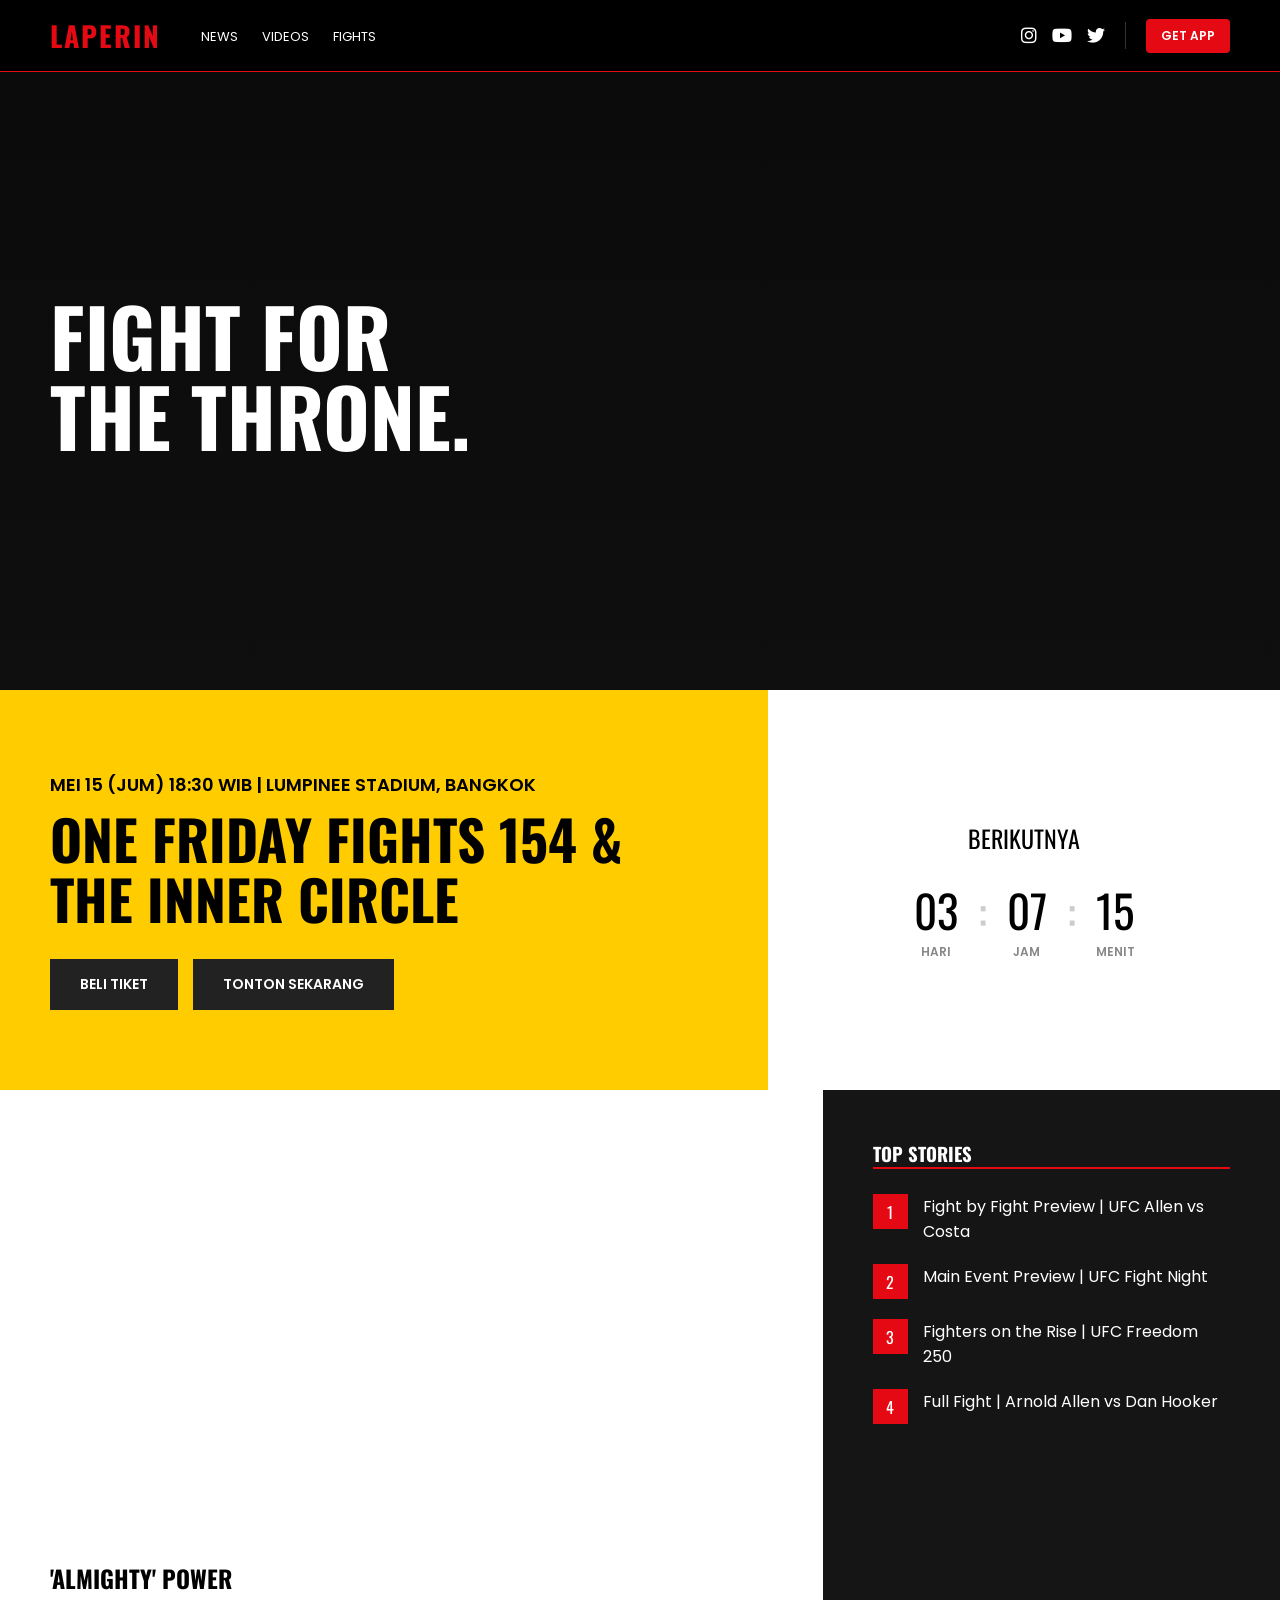
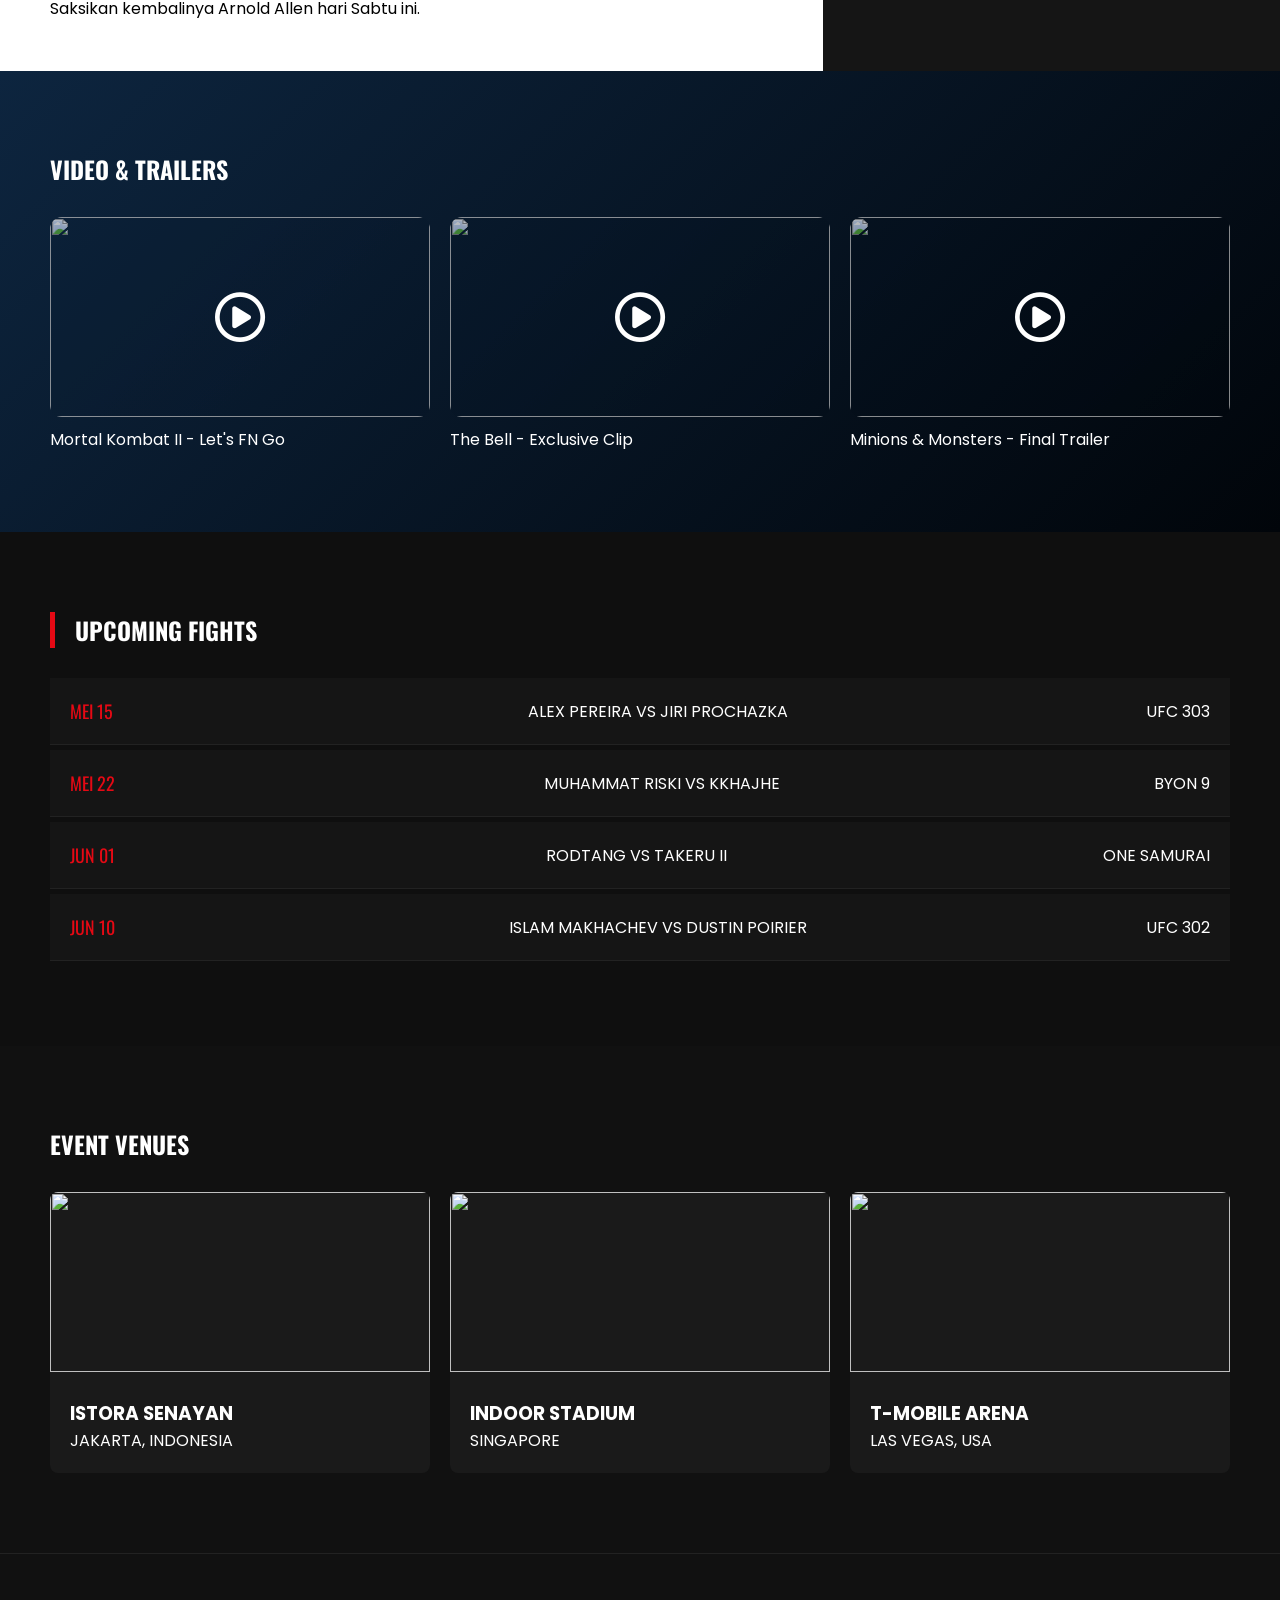
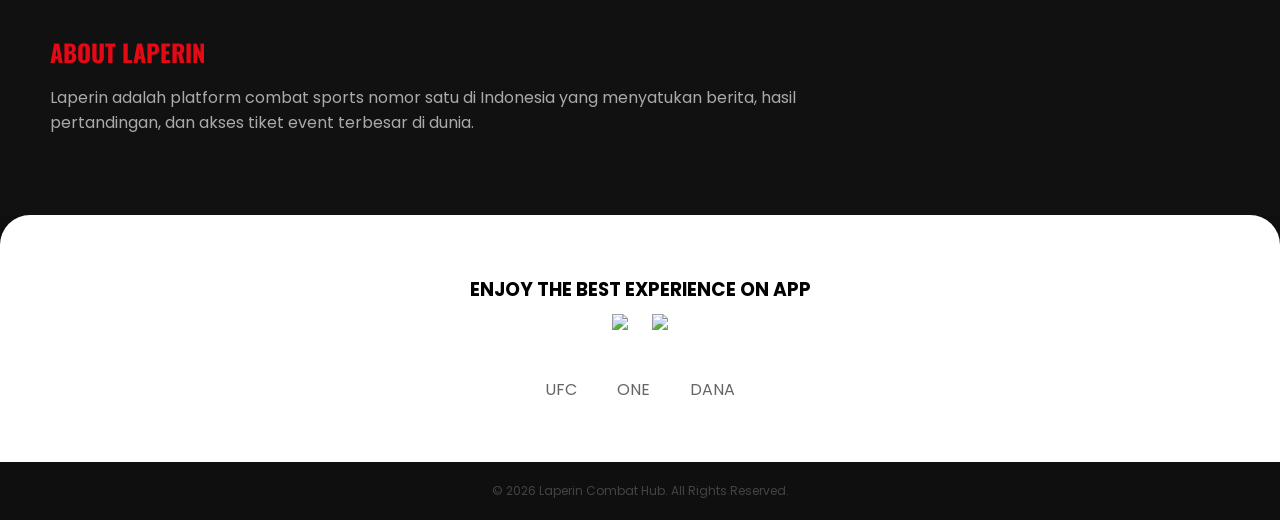
==== index.html @ 9563bf9f "Init Pertama" ====
<!DOCTYPE html>
<html lang="id">
<head>
  <meta charset="UTF-8">
  <meta name="viewport" content="width=device-width, initial-scale=1.0">
  <title>Laperin - One Hub All Combat Sports</title>
  <link href="https://fonts.googleapis.com/css2?family=Oswald:wght@700&family=Poppins:wght@400;600&display=swap" rel="stylesheet">
  <link rel="stylesheet" href="https://cdnjs.cloudflare.com/ajax/libs/font-awesome/6.0.0/css/all.min.css">
  <style>
    * { margin:0; padding:0; box-sizing:border-box; }
    body { background:#0f0f0f; color:white; font-family:'Poppins', sans-serif; overflow-x:hidden; scroll-behavior: smooth; }

    /* 1. NAVBAR */
    nav { width:100%; position:fixed; top:0; left:0; padding:15px 50px; display:flex; justify-content:space-between; align-items:center; z-index:1000; background:rgba(0,0,0,0.95); border-bottom:1px solid #e50914; }
    .nav-left { display: flex; align-items: center; gap: 40px; }
    .logo { font-size:28px; font-family:'Oswald', sans-serif; font-weight:700; color:#e50914; text-decoration:none; letter-spacing:2px; }
    .nav-links a { text-decoration:none; color:white; font-size:13px; text-transform:uppercase; margin-right: 20px; transition: 0.3s; }
    .nav-links a:hover { color:#e50914; }
    .nav-right { display: flex; align-items: center; gap: 20px; }
    .social-icons { display: flex; gap: 15px; border-right: 1px solid #333; padding-right: 20px; }
    .social-icons a { color: white; font-size: 18px; transition: 0.3s; }
    .social-icons a:hover { color: #e50914; }

    /* 2. HERO */
    .hero { width:100%; height:70vh; background: linear-gradient(to top, #0f0f0f, rgba(0,0,0,0.3)), url('https://images.unsplash.com/photo-1517438984742-1262db08379e?q=80&w=2070'); background-size:cover; background-position:center; display:flex; align-items:center; padding:0 50px; margin-top: 60px; }
    .hero h1 { font-size:clamp(40px, 8vw, 80px); line-height:1; font-family:'Oswald', sans-serif; text-transform:uppercase; }

    /* 3. COUNTDOWN EVENT (ELEMEN BARU - IMAGE 5) */
    .event-countdown { display: grid; grid-template-columns: 1.2fr 0.8fr; min-height: 400px; background: #ffcc00; color: #000; }
    .event-info { padding: 60px 50px; display: flex; flex-direction: column; justify-content: center; }
    .event-date-loc { font-weight: 600; font-size: 18px; margin-bottom: 10px; text-transform: uppercase; }
    .event-title { font-family: 'Oswald'; font-size: clamp(30px, 5vw, 55px); line-height: 1.1; margin-bottom: 30px; }
    .event-btns { display: flex; gap: 15px; }
    .btn-dark { background: #222; color: #fff; padding: 15px 30px; text-decoration: none; font-weight: 600; text-transform: uppercase; font-size: 14px; }
    
    .countdown-timer { background: #fff; padding: 60px 50px; display: flex; flex-direction: column; justify-content: center; align-items: center; }
    .timer-label { font-family: 'Oswald'; font-size: 24px; margin-bottom: 20px; text-transform: uppercase; }
    .timer-grid { display: flex; gap: 20px; font-family: 'Oswald'; font-size: 45px; text-align: center; }
    .timer-unit { display: flex; flex-direction: column; }
    .timer-unit span { font-size: 12px; font-family: 'Poppins'; font-weight: 600; color: #888; }

    /* 4. NEWS SPLIT */
    .ufc-split { display: grid; grid-template-columns: 1.8fr 1fr; background: #fff; color: #000; }
    .main-story { padding: 50px; }
    .story-img { width: 100%; height: 400px; background: url('https://dmxg5wxfqgb4u.cloudfront.net/styles/background_image_xl/s3/2024-01/012024-ufc-297-strickland-vs-du-plessis-fights-everything-you-need-to-know-hero.jpg') center/cover; margin-bottom: 20px; }
    .sidebar { background: #151515; color: #fff; padding: 50px; }
    .rank-box { background: #e50914; min-width: 35px; height: 35px; display: flex; align-items: center; justify-content: center; font-family: 'Oswald'; margin-right: 15px; }

    /* 5. VIDEO SLIDER */
    .video-section { background: linear-gradient(135deg, #0d253f 0%, #01050a 100%); padding: 80px 50px; }
    .video-grid { display: grid; grid-template-columns: repeat(auto-fit, minmax(300px, 1fr)); gap: 20px; }
    .v-thumb { position: relative; border-radius: 12px; overflow: hidden; height: 200px; }
    .v-thumb img { width: 100%; height: 100%; object-fit: cover; opacity: 0.7; }
    .play-icon { position: absolute; top: 50%; left: 50%; transform: translate(-50%, -50%); font-size: 50px; color: #fff; }

    /* 6. FIGHT LIST (4 ITEMS) */
    .section { padding: 80px 50px; }
    .fight-item { display:flex; align-items:center; justify-content:space-between; padding:20px; border-bottom:1px solid #222; background: #151515; margin-bottom: 5px; }
    .fight-date { font-family:'Oswald', sans-serif; color:#e50914; font-size:18px; width: 100px; }

    /* 7. VENUES */
    .venue-grid { display: grid; grid-template-columns: repeat(auto-fit, minmax(280px, 1fr)); gap: 20px; }
    .venue-card { background: #1a1a1a; border-radius: 8px; overflow: hidden; }
    .venue-card img { width: 100%; height: 180px; object-fit: cover; }
    .venue-info { padding: 20px; }

    /* 8. ABOUT US & FOOTER */
    .about-section { background: #111; padding: 80px 50px; border-top: 1px solid #222; }
    .download-footer { background: #fff; color: #000; padding: 60px 20px; text-align: center; border-radius: 30px 30px 0 0; }
    .app-btns img { height: 45px; margin: 10px; }

    @media (max-width: 900px) {
      .event-countdown, .ufc-split { grid-template-columns: 1fr; }
      .nav-links, .social-icons { display: none; }
    }
  </style>
</head>
<body>

  <nav>
    <div class="nav-left">
      <a href="#" class="logo">LAPERIN</a>
      <div class="nav-links">
        <a href="#news">News</a>
        <a href="#videos">Videos</a>
        <a href="#fights">Fights</a>
      </div>
    </div>
    <div class="nav-right">
      <div class="social-icons">
        <a href="#"><i class="fab fa-instagram"></i></a>
        <a href="#"><i class="fab fa-youtube"></i></a>
        <a href="#"><i class="fab fa-twitter"></i></a>
      </div>
      <a href="#" style="background:#e50914; color:white; padding:8px 15px; text-decoration:none; font-weight:600; font-size:12px; border-radius:4px;">GET APP</a>
    </div>
  </nav>

  <header class="hero">
    <h1>FIGHT FOR<br>THE THRONE.</h1>
  </header>

  <section class="event-countdown">
    <div class="event-info">
      <p class="event-date-loc">Mei 15 (Jum) 18:30 WIB | Lumpinee Stadium, Bangkok</p>
      <h2 class="event-title">ONE FRIDAY FIGHTS 154 & THE INNER CIRCLE</h2>
      <div class="event-btns">
        <a href="#" class="btn-dark">Beli Tiket</a>
        <a href="#" class="btn-dark">Tonton Sekarang</a>
      </div>
    </div>
    <div class="countdown-timer">
      <p class="timer-label">BERIKUTNYA</p>
      <div class="timer-grid">
        <div class="timer-unit">03 <span>HARI</span></div>
        <div style="color: #ccc;">:</div>
        <div class="timer-unit">07 <span>JAM</span></div>
        <div style="color: #ccc;">:</div>
        <div class="timer-unit">15 <span>MENIT</span></div>
      </div>
    </div>
  </section>

  <section class="ufc-split" id="news">
    <div class="main-story">
      <div class="story-img"></div>
      <h2 style="font-family: 'Oswald'; text-transform: uppercase;">'Almighty' Power</h2>
      <p>Saksikan kembalinya Arnold Allen hari Sabtu ini.</p>
    </div>
    <div class="sidebar">
      <h3 style="font-family: 'Oswald'; margin-bottom: 25px; border-bottom: 2px solid #e50914;">TOP STORIES</h3>
      <div style="display:flex; margin-bottom:20px;"><div class="rank-box">1</div><p>Fight by Fight Preview | UFC Allen vs Costa</p></div>
      <div style="display:flex; margin-bottom:20px;"><div class="rank-box">2</div><p>Main Event Preview | UFC Fight Night</p></div>
      <div style="display:flex; margin-bottom:20px;"><div class="rank-box">3</div><p>Fighters on the Rise | UFC Freedom 250</p></div>
      <div style="display:flex; margin-bottom:20px;"><div class="rank-box">4</div><p>Full Fight | Arnold Allen vs Dan Hooker</p></div>
    </div>
  </section>

  <section class="video-section" id="videos">
    <h2 style="font-family: 'Oswald'; margin-bottom: 30px;">VIDEO & TRAILERS</h2>
    <div class="video-grid">
      <div class="v-card">
        <div class="v-thumb"><img src="https://images.unsplash.com/photo-1599058917233-3580e060004f?q=80&w=500"><i class="far fa-play-circle play-icon"></i></div>
        <p style="margin-top:10px;">Mortal Kombat II - Let's FN Go</p>
      </div>
      <div class="v-card">
        <div class="v-thumb"><img src="https://images.unsplash.com/photo-1544367567-0f2fcb009e0b?q=80&w=500"><i class="far fa-play-circle play-icon"></i></div>
        <p style="margin-top:10px;">The Bell - Exclusive Clip</p>
      </div>
      <div class="v-card">
        <div class="v-thumb"><img src="https://images.unsplash.com/photo-1517438984742-1262db08379e?q=80&w=500"><i class="far fa-play-circle play-icon"></i></div>
        <p style="margin-top:10px;">Minions & Monsters - Final Trailer</p>
      </div>
    </div>
  </section>

  <section class="section" id="fights">
    <h2 style="font-family: 'Oswald'; margin-bottom: 30px; border-left: 5px solid #e50914; padding-left: 20px;">UPCOMING FIGHTS</h2>
    <div class="fight-item"><div class="fight-date">MEI 15</div><div>ALEX PEREIRA VS JIRI PROCHAZKA</div><p>UFC 303</p></div>
    <div class="fight-item"><div class="fight-date">MEI 22</div><div>MUHAMMAT RISKI VS KKHAJHE</div><p>BYON 9</p></div>
    <div class="fight-item"><div class="fight-date">JUN 01</div><div>RODTANG VS TAKERU II</div><p>ONE SAMURAI</p></div>
    <div class="fight-item"><div class="fight-date">JUN 10</div><div>ISLAM MAKHACHEV VS DUSTIN POIRIER</div><p>UFC 302</p></div>
  </section>

  <section class="section" id="venues" style="background: #111;">
    <h2 style="font-family: 'Oswald'; margin-bottom: 30px;">EVENT VENUES</h2>
    <div class="venue-grid">
      <div class="venue-card"><img src="https://images.unsplash.com/photo-1599058917233-3580e060004f?q=80&w=500"><div class="venue-info"><h3>ISTORA SENAYAN</h3><p>JAKARTA, INDONESIA</p></div></div>
      <div class="venue-card"><img src="https://sportshub.com.sg/sites/default/files/2023-01/Singapore%20Indoor%20Stadium.jpg"><div class="venue-info"><h3>INDOOR STADIUM</h3><p>SINGAPORE</p></div></div>
      <div class="venue-card"><img src="https://upload.wikimedia.org/wikipedia/commons/thumb/d/d4/T-Mobile_Arena_Exterior.jpg/1200px-T-Mobile_Arena_Exterior.jpg"><div class="venue-info"><h3>T-MOBILE ARENA</h3><p>LAS VEGAS, USA</p></div></div>
    </div>
  </section>

  <section class="about-section">
    <h2 style="font-family: 'Oswald'; color: #e50914; margin-bottom: 15px;">ABOUT LAPERIN</h2>
    <p style="color: #aaa; max-width: 800px;">Laperin adalah platform combat sports nomor satu di Indonesia yang menyatukan berita, hasil pertandingan, dan akses tiket event terbesar di dunia.</p>
  </section>

  <section class="download-footer">
    <h3>ENJOY THE BEST EXPERIENCE ON APP</h3>
    <div class="app-btns">
      <img src="https://upload.wikimedia.org/wikipedia/commons/3/3c/Download_on_the_App_Store_Badge.svg">
      <img src="https://upload.wikimedia.org/wikipedia/commons/7/78/Google_Play_Store_badge_EN.svg">
    </div>
    <div style="margin-top: 30px; opacity: 0.6; display: flex; justify-content: center; gap: 40px;">
        <p>UFC</p><p>ONE</p><p>DANA</p>
    </div>
  </section>

  <footer style="padding: 20px; text-align: center; font-size: 12px; color: #444;">
    © 2026 Laperin Combat Hub. All Rights Reserved.
  </footer>

</body>
</html>
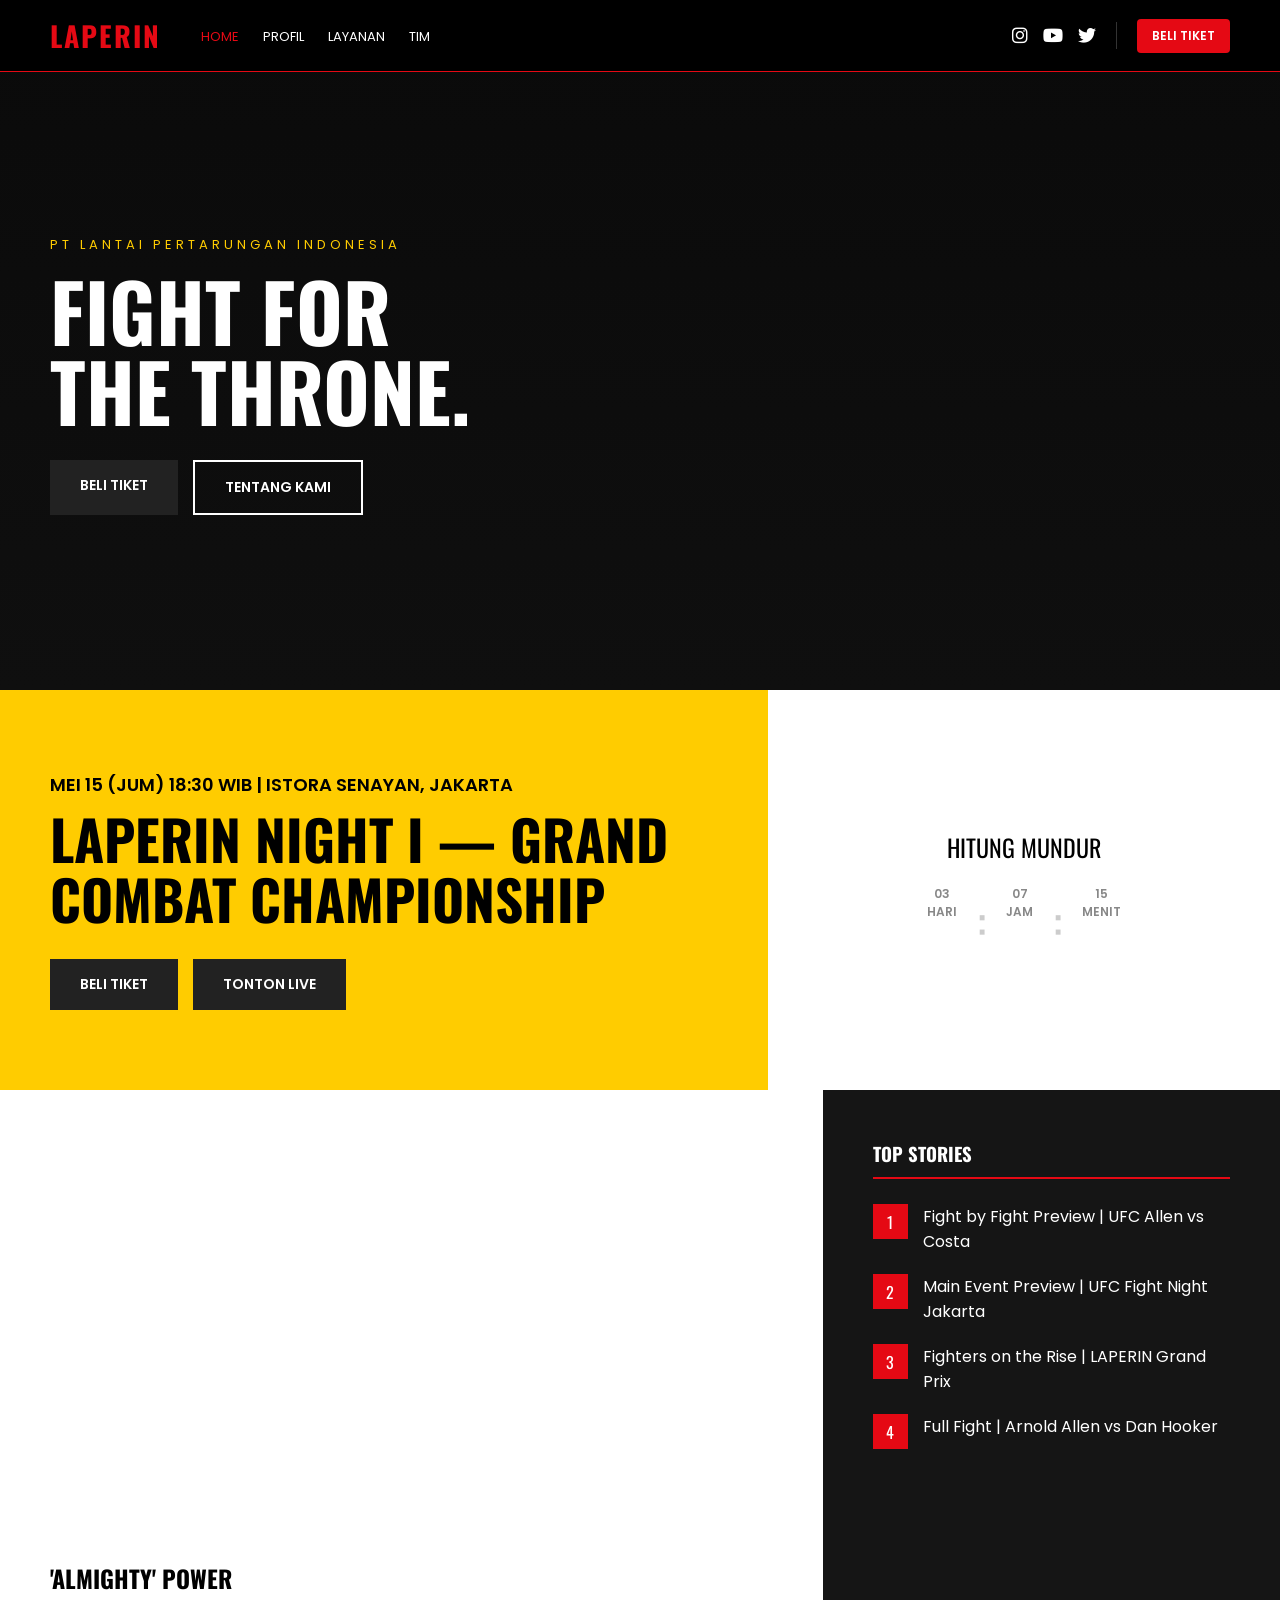
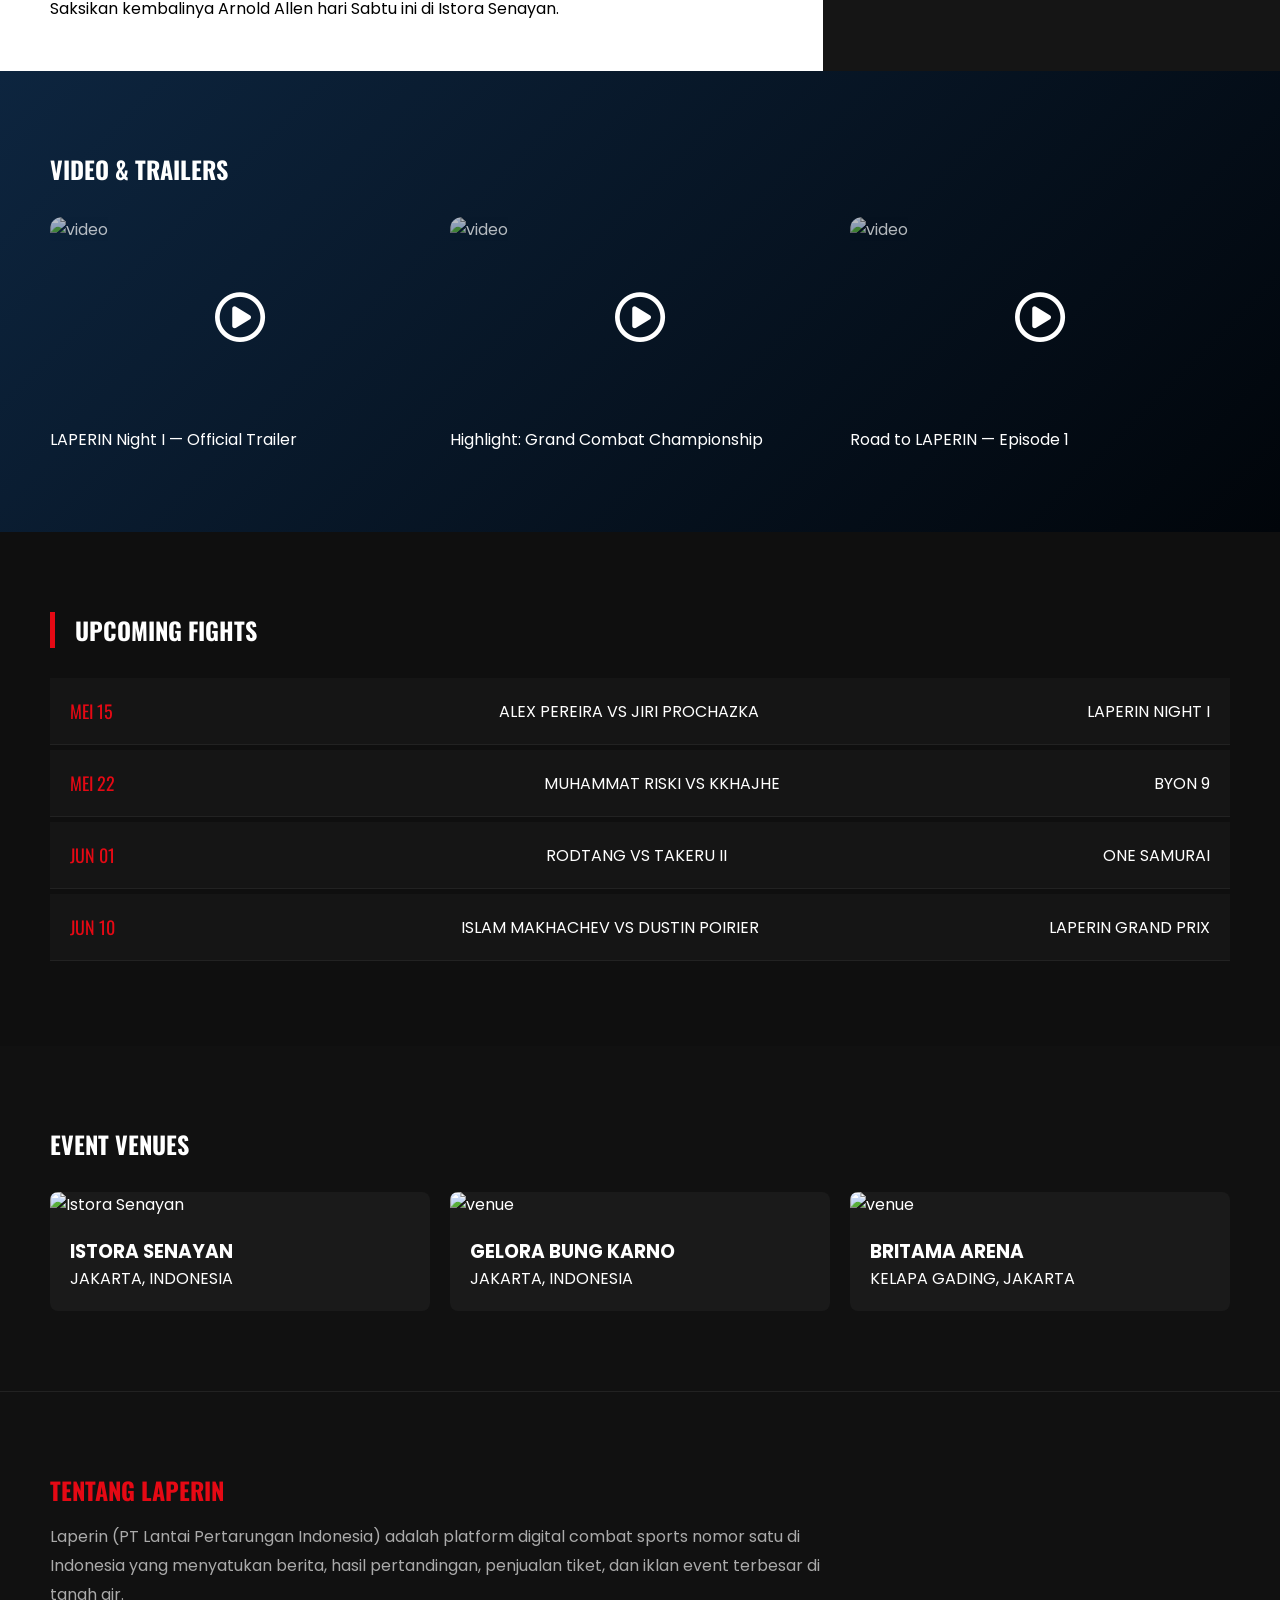
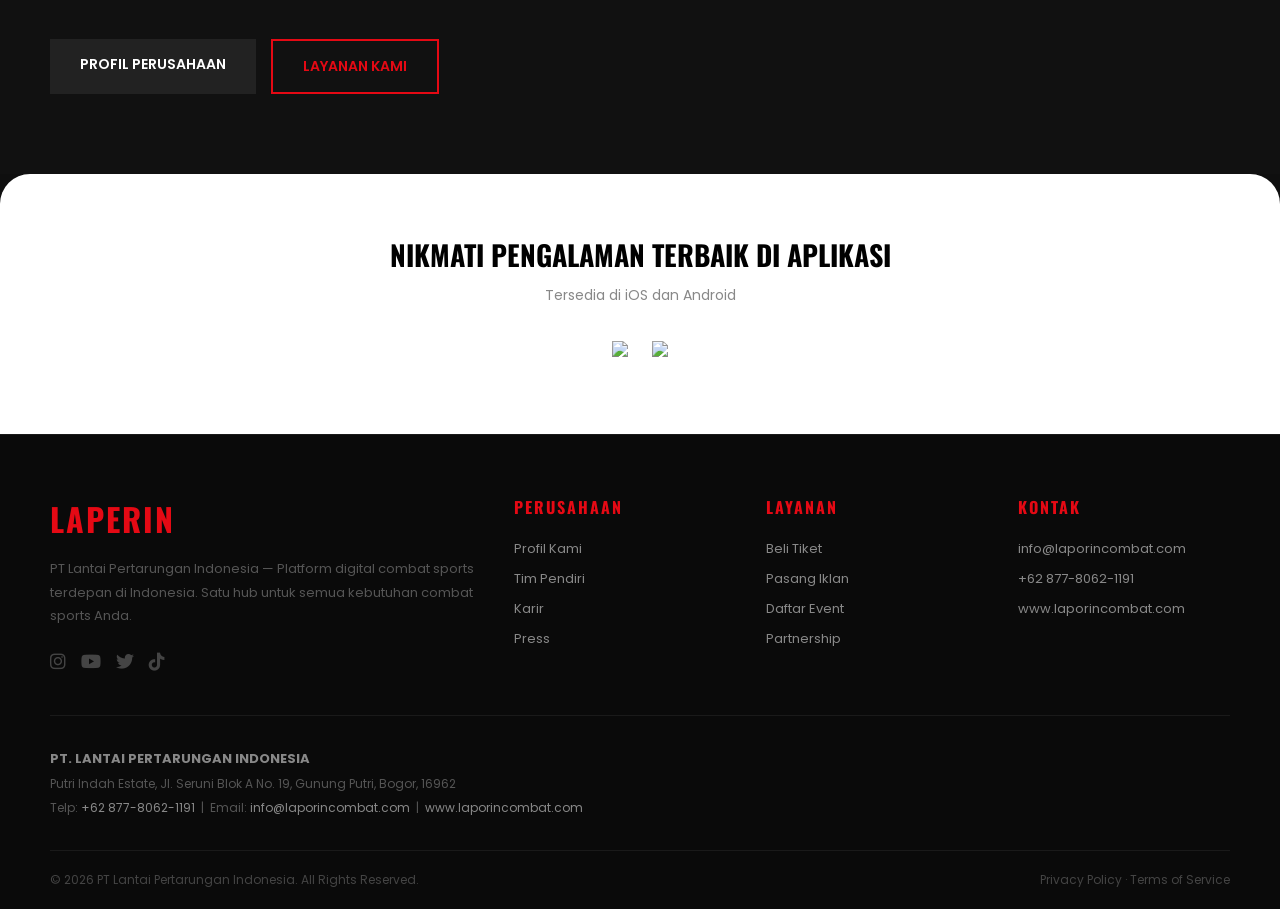
==== commit 1fa07dd4: "Menambahkan Versi Terbaru, 4 halaman" ====
--- a/index.html
+++ b/index.html
@@ -3,87 +3,22 @@
 <head>
   <meta charset="UTF-8">
   <meta name="viewport" content="width=device-width, initial-scale=1.0">
-  <title>Laperin - One Hub All Combat Sports</title>
-  <link href="https://fonts.googleapis.com/css2?family=Oswald:wght@700&family=Poppins:wght@400;600&display=swap" rel="stylesheet">
+  <title>Laperin — One Hub All Combat Sports</title>
+  <link href="https://fonts.googleapis.com/css2?family=Oswald:wght@400;500;700&family=Poppins:wght@300;400;600;700&display=swap" rel="stylesheet">
   <link rel="stylesheet" href="https://cdnjs.cloudflare.com/ajax/libs/font-awesome/6.0.0/css/all.min.css">
-  <style>
-    * { margin:0; padding:0; box-sizing:border-box; }
-    body { background:#0f0f0f; color:white; font-family:'Poppins', sans-serif; overflow-x:hidden; scroll-behavior: smooth; }
-
-    /* 1. NAVBAR */
-    nav { width:100%; position:fixed; top:0; left:0; padding:15px 50px; display:flex; justify-content:space-between; align-items:center; z-index:1000; background:rgba(0,0,0,0.95); border-bottom:1px solid #e50914; }
-    .nav-left { display: flex; align-items: center; gap: 40px; }
-    .logo { font-size:28px; font-family:'Oswald', sans-serif; font-weight:700; color:#e50914; text-decoration:none; letter-spacing:2px; }
-    .nav-links a { text-decoration:none; color:white; font-size:13px; text-transform:uppercase; margin-right: 20px; transition: 0.3s; }
-    .nav-links a:hover { color:#e50914; }
-    .nav-right { display: flex; align-items: center; gap: 20px; }
-    .social-icons { display: flex; gap: 15px; border-right: 1px solid #333; padding-right: 20px; }
-    .social-icons a { color: white; font-size: 18px; transition: 0.3s; }
-    .social-icons a:hover { color: #e50914; }
-
-    /* 2. HERO */
-    .hero { width:100%; height:70vh; background: linear-gradient(to top, #0f0f0f, rgba(0,0,0,0.3)), url('https://images.unsplash.com/photo-1517438984742-1262db08379e?q=80&w=2070'); background-size:cover; background-position:center; display:flex; align-items:center; padding:0 50px; margin-top: 60px; }
-    .hero h1 { font-size:clamp(40px, 8vw, 80px); line-height:1; font-family:'Oswald', sans-serif; text-transform:uppercase; }
-
-    /* 3. COUNTDOWN EVENT (ELEMEN BARU - IMAGE 5) */
-    .event-countdown { display: grid; grid-template-columns: 1.2fr 0.8fr; min-height: 400px; background: #ffcc00; color: #000; }
-    .event-info { padding: 60px 50px; display: flex; flex-direction: column; justify-content: center; }
-    .event-date-loc { font-weight: 600; font-size: 18px; margin-bottom: 10px; text-transform: uppercase; }
-    .event-title { font-family: 'Oswald'; font-size: clamp(30px, 5vw, 55px); line-height: 1.1; margin-bottom: 30px; }
-    .event-btns { display: flex; gap: 15px; }
-    .btn-dark { background: #222; color: #fff; padding: 15px 30px; text-decoration: none; font-weight: 600; text-transform: uppercase; font-size: 14px; }
-    
-    .countdown-timer { background: #fff; padding: 60px 50px; display: flex; flex-direction: column; justify-content: center; align-items: center; }
-    .timer-label { font-family: 'Oswald'; font-size: 24px; margin-bottom: 20px; text-transform: uppercase; }
-    .timer-grid { display: flex; gap: 20px; font-family: 'Oswald'; font-size: 45px; text-align: center; }
-    .timer-unit { display: flex; flex-direction: column; }
-    .timer-unit span { font-size: 12px; font-family: 'Poppins'; font-weight: 600; color: #888; }
-
-    /* 4. NEWS SPLIT */
-    .ufc-split { display: grid; grid-template-columns: 1.8fr 1fr; background: #fff; color: #000; }
-    .main-story { padding: 50px; }
-    .story-img { width: 100%; height: 400px; background: url('https://dmxg5wxfqgb4u.cloudfront.net/styles/background_image_xl/s3/2024-01/012024-ufc-297-strickland-vs-du-plessis-fights-everything-you-need-to-know-hero.jpg') center/cover; margin-bottom: 20px; }
-    .sidebar { background: #151515; color: #fff; padding: 50px; }
-    .rank-box { background: #e50914; min-width: 35px; height: 35px; display: flex; align-items: center; justify-content: center; font-family: 'Oswald'; margin-right: 15px; }
-
-    /* 5. VIDEO SLIDER */
-    .video-section { background: linear-gradient(135deg, #0d253f 0%, #01050a 100%); padding: 80px 50px; }
-    .video-grid { display: grid; grid-template-columns: repeat(auto-fit, minmax(300px, 1fr)); gap: 20px; }
-    .v-thumb { position: relative; border-radius: 12px; overflow: hidden; height: 200px; }
-    .v-thumb img { width: 100%; height: 100%; object-fit: cover; opacity: 0.7; }
-    .play-icon { position: absolute; top: 50%; left: 50%; transform: translate(-50%, -50%); font-size: 50px; color: #fff; }
-
-    /* 6. FIGHT LIST (4 ITEMS) */
-    .section { padding: 80px 50px; }
-    .fight-item { display:flex; align-items:center; justify-content:space-between; padding:20px; border-bottom:1px solid #222; background: #151515; margin-bottom: 5px; }
-    .fight-date { font-family:'Oswald', sans-serif; color:#e50914; font-size:18px; width: 100px; }
-
-    /* 7. VENUES */
-    .venue-grid { display: grid; grid-template-columns: repeat(auto-fit, minmax(280px, 1fr)); gap: 20px; }
-    .venue-card { background: #1a1a1a; border-radius: 8px; overflow: hidden; }
-    .venue-card img { width: 100%; height: 180px; object-fit: cover; }
-    .venue-info { padding: 20px; }
-
-    /* 8. ABOUT US & FOOTER */
-    .about-section { background: #111; padding: 80px 50px; border-top: 1px solid #222; }
-    .download-footer { background: #fff; color: #000; padding: 60px 20px; text-align: center; border-radius: 30px 30px 0 0; }
-    .app-btns img { height: 45px; margin: 10px; }
-
-    @media (max-width: 900px) {
-      .event-countdown, .ufc-split { grid-template-columns: 1fr; }
-      .nav-links, .social-icons { display: none; }
-    }
-  </style>
+  <link rel="stylesheet" href="style.css">
 </head>
 <body>
 
+  <!-- NAVBAR -->
   <nav>
     <div class="nav-left">
-      <a href="#" class="logo">LAPERIN</a>
+      <a class="logo" href="index.html">LAPERIN</a>
       <div class="nav-links">
-        <a href="#news">News</a>
-        <a href="#videos">Videos</a>
-        <a href="#fights">Fights</a>
+        <a href="index.html" class="active">Home</a>
+        <a href="profil.html">Profil</a>
+        <a href="layanan.html">Layanan</a>
+        <a href="tim.html">Tim</a>
       </div>
     </div>
     <div class="nav-right">
@@ -92,104 +27,190 @@
         <a href="#"><i class="fab fa-youtube"></i></a>
         <a href="#"><i class="fab fa-twitter"></i></a>
       </div>
-      <a href="#" style="background:#e50914; color:white; padding:8px 15px; text-decoration:none; font-weight:600; font-size:12px; border-radius:4px;">GET APP</a>
+      <a href="layanan.html" style="background:#e50914; color:white; padding:8px 15px; text-decoration:none; font-weight:600; font-size:12px; border-radius:4px;">BELI TIKET</a>
     </div>
   </nav>
 
+  <!-- HERO -->
   <header class="hero">
-    <h1>FIGHT FOR<br>THE THRONE.</h1>
+    <div>
+      <p style="color:#ffcc00; font-size:13px; text-transform:uppercase; letter-spacing:4px; margin-bottom:15px;">PT Lantai Pertarungan Indonesia</p>
+      <h1>FIGHT FOR<br>THE THRONE.</h1>
+      <div style="display:flex; gap:15px; margin-top:30px;">
+        <a href="layanan.html" class="btn-dark">Beli Tiket</a>
+        <a href="profil.html" style="border:2px solid #fff; color:white; padding:15px 30px; text-decoration:none; font-weight:600; text-transform:uppercase; font-size:14px; transition:0.3s;"
+           onmouseover="this.style.borderColor='#e50914';this.style.color='#e50914'"
+           onmouseout="this.style.borderColor='#fff';this.style.color='#fff'">Tentang Kami</a>
+      </div>
+    </div>
   </header>
 
+  <!-- EVENT COUNTDOWN -->
   <section class="event-countdown">
     <div class="event-info">
-      <p class="event-date-loc">Mei 15 (Jum) 18:30 WIB | Lumpinee Stadium, Bangkok</p>
-      <h2 class="event-title">ONE FRIDAY FIGHTS 154 & THE INNER CIRCLE</h2>
+      <p class="event-date-loc">Mei 15 (Jum) 18:30 WIB | Istora Senayan, Jakarta</p>
+      <h2 class="event-title">LAPERIN NIGHT I — GRAND COMBAT CHAMPIONSHIP</h2>
       <div class="event-btns">
-        <a href="#" class="btn-dark">Beli Tiket</a>
-        <a href="#" class="btn-dark">Tonton Sekarang</a>
+        <a href="layanan.html" class="btn-dark">Beli Tiket</a>
+        <a href="#" class="btn-dark">Tonton Live</a>
       </div>
     </div>
     <div class="countdown-timer">
-      <p class="timer-label">BERIKUTNYA</p>
+      <p class="timer-label">HITUNG MUNDUR</p>
       <div class="timer-grid">
-        <div class="timer-unit">03 <span>HARI</span></div>
-        <div style="color: #ccc;">:</div>
-        <div class="timer-unit">07 <span>JAM</span></div>
-        <div style="color: #ccc;">:</div>
-        <div class="timer-unit">15 <span>MENIT</span></div>
-      </div>
-    </div>
-  </section>
-
+        <div class="timer-unit"><span id="days">03</span><span>HARI</span></div>
+        <div style="color:#ccc;">:</div>
+        <div class="timer-unit"><span id="hours">07</span><span>JAM</span></div>
+        <div style="color:#ccc;">:</div>
+        <div class="timer-unit"><span id="mins">15</span><span>MENIT</span></div>
+      </div>
+    </div>
+  </section>
+
+  <!-- NEWS SPLIT -->
   <section class="ufc-split" id="news">
     <div class="main-story">
       <div class="story-img"></div>
-      <h2 style="font-family: 'Oswald'; text-transform: uppercase;">'Almighty' Power</h2>
-      <p>Saksikan kembalinya Arnold Allen hari Sabtu ini.</p>
+      <h2 style="font-family:'Oswald'; text-transform:uppercase;">'Almighty' Power</h2>
+      <p>Saksikan kembalinya Arnold Allen hari Sabtu ini di Istora Senayan.</p>
     </div>
     <div class="sidebar">
-      <h3 style="font-family: 'Oswald'; margin-bottom: 25px; border-bottom: 2px solid #e50914;">TOP STORIES</h3>
+      <h3 style="font-family:'Oswald'; margin-bottom:25px; border-bottom:2px solid #e50914; padding-bottom:10px;">TOP STORIES</h3>
       <div style="display:flex; margin-bottom:20px;"><div class="rank-box">1</div><p>Fight by Fight Preview | UFC Allen vs Costa</p></div>
-      <div style="display:flex; margin-bottom:20px;"><div class="rank-box">2</div><p>Main Event Preview | UFC Fight Night</p></div>
-      <div style="display:flex; margin-bottom:20px;"><div class="rank-box">3</div><p>Fighters on the Rise | UFC Freedom 250</p></div>
+      <div style="display:flex; margin-bottom:20px;"><div class="rank-box">2</div><p>Main Event Preview | UFC Fight Night Jakarta</p></div>
+      <div style="display:flex; margin-bottom:20px;"><div class="rank-box">3</div><p>Fighters on the Rise | LAPERIN Grand Prix</p></div>
       <div style="display:flex; margin-bottom:20px;"><div class="rank-box">4</div><p>Full Fight | Arnold Allen vs Dan Hooker</p></div>
     </div>
   </section>
 
+  <!-- VIDEO SECTION -->
   <section class="video-section" id="videos">
-    <h2 style="font-family: 'Oswald'; margin-bottom: 30px;">VIDEO & TRAILERS</h2>
+    <h2 style="font-family:'Oswald'; margin-bottom:30px;">VIDEO & TRAILERS</h2>
     <div class="video-grid">
-      <div class="v-card">
-        <div class="v-thumb"><img src="https://images.unsplash.com/photo-1599058917233-3580e060004f?q=80&w=500"><i class="far fa-play-circle play-icon"></i></div>
-        <p style="margin-top:10px;">Mortal Kombat II - Let's FN Go</p>
-      </div>
-      <div class="v-card">
-        <div class="v-thumb"><img src="https://images.unsplash.com/photo-1544367567-0f2fcb009e0b?q=80&w=500"><i class="far fa-play-circle play-icon"></i></div>
-        <p style="margin-top:10px;">The Bell - Exclusive Clip</p>
-      </div>
-      <div class="v-card">
-        <div class="v-thumb"><img src="https://images.unsplash.com/photo-1517438984742-1262db08379e?q=80&w=500"><i class="far fa-play-circle play-icon"></i></div>
-        <p style="margin-top:10px;">Minions & Monsters - Final Trailer</p>
-      </div>
-    </div>
-  </section>
-
+      <div>
+        <div class="v-thumb"><img src="https://images.unsplash.com/photo-1599058917233-3580e060004f?q=80&w=500" alt="video"><i class="far fa-play-circle play-icon"></i></div>
+        <p style="margin-top:10px;">LAPERIN Night I — Official Trailer</p>
+      </div>
+      <div>
+        <div class="v-thumb"><img src="https://images.unsplash.com/photo-1544367567-0f2fcb009e0b?q=80&w=500" alt="video"><i class="far fa-play-circle play-icon"></i></div>
+        <p style="margin-top:10px;">Highlight: Grand Combat Championship</p>
+      </div>
+      <div>
+        <div class="v-thumb"><img src="https://images.unsplash.com/photo-1517438984742-1262db08379e?q=80&w=500" alt="video"><i class="far fa-play-circle play-icon"></i></div>
+        <p style="margin-top:10px;">Road to LAPERIN — Episode 1</p>
+      </div>
+    </div>
+  </section>
+
+  <!-- UPCOMING FIGHTS -->
   <section class="section" id="fights">
-    <h2 style="font-family: 'Oswald'; margin-bottom: 30px; border-left: 5px solid #e50914; padding-left: 20px;">UPCOMING FIGHTS</h2>
-    <div class="fight-item"><div class="fight-date">MEI 15</div><div>ALEX PEREIRA VS JIRI PROCHAZKA</div><p>UFC 303</p></div>
+    <h2 style="font-family:'Oswald'; margin-bottom:30px; border-left:5px solid #e50914; padding-left:20px;">UPCOMING FIGHTS</h2>
+    <div class="fight-item"><div class="fight-date">MEI 15</div><div>ALEX PEREIRA VS JIRI PROCHAZKA</div><p>LAPERIN NIGHT I</p></div>
     <div class="fight-item"><div class="fight-date">MEI 22</div><div>MUHAMMAT RISKI VS KKHAJHE</div><p>BYON 9</p></div>
     <div class="fight-item"><div class="fight-date">JUN 01</div><div>RODTANG VS TAKERU II</div><p>ONE SAMURAI</p></div>
-    <div class="fight-item"><div class="fight-date">JUN 10</div><div>ISLAM MAKHACHEV VS DUSTIN POIRIER</div><p>UFC 302</p></div>
-  </section>
-
-  <section class="section" id="venues" style="background: #111;">
-    <h2 style="font-family: 'Oswald'; margin-bottom: 30px;">EVENT VENUES</h2>
+    <div class="fight-item"><div class="fight-date">JUN 10</div><div>ISLAM MAKHACHEV VS DUSTIN POIRIER</div><p>LAPERIN GRAND PRIX</p></div>
+  </section>
+
+  <!-- VENUES -->
+  <section class="section" style="background:#111;">
+    <h2 style="font-family:'Oswald'; margin-bottom:30px;">EVENT VENUES</h2>
     <div class="venue-grid">
-      <div class="venue-card"><img src="https://images.unsplash.com/photo-1599058917233-3580e060004f?q=80&w=500"><div class="venue-info"><h3>ISTORA SENAYAN</h3><p>JAKARTA, INDONESIA</p></div></div>
-      <div class="venue-card"><img src="https://sportshub.com.sg/sites/default/files/2023-01/Singapore%20Indoor%20Stadium.jpg"><div class="venue-info"><h3>INDOOR STADIUM</h3><p>SINGAPORE</p></div></div>
-      <div class="venue-card"><img src="https://upload.wikimedia.org/wikipedia/commons/thumb/d/d4/T-Mobile_Arena_Exterior.jpg/1200px-T-Mobile_Arena_Exterior.jpg"><div class="venue-info"><h3>T-MOBILE ARENA</h3><p>LAS VEGAS, USA</p></div></div>
-    </div>
-  </section>
-
+      <div class="venue-card"><img src="https://upload.wikimedia.org/wikipedia/commons/thumb/8/8c/Istora_Senayan_Jakarta.jpg/1200px-Istora_Senayan_Jakarta.jpg" alt="Istora Senayan"><div class="venue-info"><h3>ISTORA SENAYAN</h3><p>JAKARTA, INDONESIA</p></div></div>
+      <div class="venue-card"><img src="https://images.unsplash.com/photo-1477959858617-67f85cf4f1df?q=80&w=500" alt="venue"><div class="venue-info"><h3>GELORA BUNG KARNO</h3><p>JAKARTA, INDONESIA</p></div></div>
+      <div class="venue-card"><img src="https://images.unsplash.com/photo-1549719386-74dfcbf7dbed?q=80&w=500" alt="venue"><div class="venue-info"><h3>BRITAMA ARENA</h3><p>KELAPA GADING, JAKARTA</p></div></div>
+    </div>
+  </section>
+
+  <!-- ABOUT STRIP -->
   <section class="about-section">
-    <h2 style="font-family: 'Oswald'; color: #e50914; margin-bottom: 15px;">ABOUT LAPERIN</h2>
-    <p style="color: #aaa; max-width: 800px;">Laperin adalah platform combat sports nomor satu di Indonesia yang menyatukan berita, hasil pertandingan, dan akses tiket event terbesar di dunia.</p>
-  </section>
-
-  <section class="download-footer">
-    <h3>ENJOY THE BEST EXPERIENCE ON APP</h3>
-    <div class="app-btns">
-      <img src="https://upload.wikimedia.org/wikipedia/commons/3/3c/Download_on_the_App_Store_Badge.svg">
-      <img src="https://upload.wikimedia.org/wikipedia/commons/7/78/Google_Play_Store_badge_EN.svg">
-    </div>
-    <div style="margin-top: 30px; opacity: 0.6; display: flex; justify-content: center; gap: 40px;">
-        <p>UFC</p><p>ONE</p><p>DANA</p>
-    </div>
-  </section>
-
-  <footer style="padding: 20px; text-align: center; font-size: 12px; color: #444;">
-    © 2026 Laperin Combat Hub. All Rights Reserved.
+    <h2 style="font-family:'Oswald'; color:#e50914; margin-bottom:15px;">TENTANG LAPERIN</h2>
+    <p style="color:#aaa; max-width:800px; line-height:1.8;">Laperin (PT Lantai Pertarungan Indonesia) adalah platform digital combat sports nomor satu di Indonesia yang menyatukan berita, hasil pertandingan, penjualan tiket, dan iklan event terbesar di tanah air.</p>
+    <div style="display:flex; gap:15px; margin-top:30px;">
+      <a href="profil.html" class="btn-dark">Profil Perusahaan</a>
+      <a href="layanan.html" class="btn-dark" style="background:transparent; border:2px solid #e50914; color:#e50914;">Layanan Kami</a>
+    </div>
+  </section>
+
+  <!-- APP DOWNLOAD -->
+  <section style="background:#fff; color:#000; padding:60px 20px; text-align:center; border-radius:30px 30px 0 0;">
+    <h3 style="font-family:'Oswald'; font-size:28px;">NIKMATI PENGALAMAN TERBAIK DI APLIKASI</h3>
+    <p style="color:#888; margin-top:10px; font-size:14px;">Tersedia di iOS dan Android</p>
+    <div style="margin-top:25px;">
+      <img src="https://upload.wikimedia.org/wikipedia/commons/3/3c/Download_on_the_App_Store_Badge.svg" height="45" style="margin:10px;">
+      <img src="https://upload.wikimedia.org/wikipedia/commons/7/78/Google_Play_Store_badge_EN.svg" height="45" style="margin:10px;">
+    </div>
+  </section>
+
+  <!-- FOOTER -->
+  <footer class="site-footer">
+    <div class="footer-grid">
+      <div class="footer-brand">
+        <span class="logo">LAPERIN</span>
+        <p>PT Lantai Pertarungan Indonesia — Platform digital combat sports terdepan di Indonesia. Satu hub untuk semua kebutuhan combat sports Anda.</p>
+        <div class="footer-socials" style="margin-top:20px;">
+          <a href="#"><i class="fab fa-instagram"></i></a>
+          <a href="#"><i class="fab fa-youtube"></i></a>
+          <a href="#"><i class="fab fa-twitter"></i></a>
+          <a href="#"><i class="fab fa-tiktok"></i></a>
+        </div>
+      </div>
+      <div class="footer-col">
+        <h4>Perusahaan</h4>
+        <a href="profil.html">Profil Kami</a>
+        <a href="tim.html">Tim Pendiri</a>
+        <a href="#">Karir</a>
+        <a href="#">Press</a>
+      </div>
+      <div class="footer-col">
+        <h4>Layanan</h4>
+        <a href="layanan.html">Beli Tiket</a>
+        <a href="layanan.html">Pasang Iklan</a>
+        <a href="#">Daftar Event</a>
+        <a href="#">Partnership</a>
+      </div>
+      <div class="footer-col">
+        <h4>Kontak</h4>
+        <a href="mailto:info@laporincombat.com">info@laporincombat.com</a>
+        <a href="tel:+6287780621191">+62 877-8062-1191</a>
+        <a href="https://www.laporincombat.com" target="_blank">www.laporincombat.com</a>
+      </div>
+    </div>
+
+    <div class="footer-address">
+      <p>
+        <strong style="color:#888; font-size:13px;">PT. LANTAI PERTARUNGAN INDONESIA</strong><br>
+        Putri Indah Estate, Jl. Seruni Blok A No. 19, Gunung Putri, Bogor, 16962<br>
+        Telp: <a href="tel:+6287780621191">+62 877-8062-1191</a> &nbsp;|&nbsp;
+        Email: <a href="mailto:info@laporincombat.com">info@laporincombat.com</a> &nbsp;|&nbsp;
+        <a href="https://www.laporincombat.com" target="_blank">www.laporincombat.com</a>
+      </p>
+    </div>
+
+    <div class="footer-bottom">
+      <p>© 2026 PT Lantai Pertarungan Indonesia. All Rights Reserved.</p>
+      <p>Privacy Policy · Terms of Service</p>
+    </div>
   </footer>
 
+  <script>
+    function updateCountdown() {
+      const target = new Date('2026-05-15T18:30:00+07:00');
+      const now = new Date();
+      const diff = target - now;
+      if (diff <= 0) return;
+      const days = Math.floor(diff / 86400000);
+      const hours = Math.floor((diff % 86400000) / 3600000);
+      const mins = Math.floor((diff % 3600000) / 60000);
+      const d = document.getElementById('days');
+      const h = document.getElementById('hours');
+      const m = document.getElementById('mins');
+      if (d) d.textContent = String(days).padStart(2,'0');
+      if (h) h.textContent = String(hours).padStart(2,'0');
+      if (m) m.textContent = String(mins).padStart(2,'0');
+    }
+    updateCountdown();
+    setInterval(updateCountdown, 1000);
+  </script>
+
 </body>
-</html>+</html>
--- a/style.css
+++ b/style.css
@@ -0,0 +1,234 @@
+/* ============================================================
+   LAPERIN — One Hub All Combat Sports
+   style.css — Shared stylesheet
+   ============================================================ */
+
+* { margin:0; padding:0; box-sizing:border-box; }
+body { background:#0f0f0f; color:white; font-family:'Poppins', sans-serif; overflow-x:hidden; scroll-behavior:smooth; }
+
+/* ========================
+   NAVBAR
+======================== */
+nav { width:100%; position:fixed; top:0; left:0; padding:15px 50px; display:flex; justify-content:space-between; align-items:center; z-index:1000; background:rgba(0,0,0,0.95); border-bottom:1px solid #e50914; }
+.nav-left { display:flex; align-items:center; gap:40px; }
+.logo { font-size:28px; font-family:'Oswald', sans-serif; font-weight:700; color:#e50914; text-decoration:none; letter-spacing:2px; cursor:pointer; }
+.nav-links a { text-decoration:none; color:white; font-size:13px; text-transform:uppercase; margin-right:20px; transition:0.3s; cursor:pointer; }
+.nav-links a:hover, .nav-links a.active { color:#e50914; }
+.nav-right { display:flex; align-items:center; gap:20px; }
+.social-icons { display:flex; gap:15px; border-right:1px solid #333; padding-right:20px; }
+.social-icons a { color:white; font-size:18px; transition:0.3s; }
+.social-icons a:hover { color:#e50914; }
+
+/* ========================
+   SHARED UTILITIES
+======================== */
+.section-title { font-family:'Oswald'; font-size:clamp(28px,4vw,42px); text-transform:uppercase; margin-bottom:10px; }
+.section-subtitle { color:#e50914; font-size:12px; text-transform:uppercase; letter-spacing:4px; margin-bottom:20px; }
+.title-line { width:60px; height:3px; background:#e50914; margin-top:15px; }
+
+.btn-dark { background:#222; color:#fff; padding:15px 30px; text-decoration:none; font-weight:600; text-transform:uppercase; font-size:14px; cursor:pointer; transition:0.3s; display:inline-block; }
+.btn-dark:hover { background:#e50914; }
+
+/* ========================
+   PAGE HERO (subpages)
+======================== */
+.page-hero { width:100%; height:45vh; background-size:cover; background-position:center; display:flex; flex-direction:column; align-items:center; justify-content:center; margin-top:60px; position:relative; text-align:center; padding:0 20px; }
+.page-hero::before { content:''; position:absolute; inset:0; background:rgba(0,0,0,0.65); }
+.page-hero * { position:relative; z-index:1; }
+.page-hero h1 { font-family:'Oswald'; font-size:clamp(36px,6vw,72px); text-transform:uppercase; letter-spacing:4px; }
+.page-hero p { color:#ffcc00; font-size:14px; text-transform:uppercase; letter-spacing:6px; margin-bottom:10px; }
+
+/* ========================
+   HOME PAGE
+======================== */
+.hero { width:100%; height:70vh; background:linear-gradient(to top, #0f0f0f, rgba(0,0,0,0.3)), url('https://images.unsplash.com/photo-1517438984742-1262db08379e?q=80&w=2070'); background-size:cover; background-position:center; display:flex; align-items:center; padding:0 50px; margin-top:60px; }
+.hero h1 { font-size:clamp(40px,8vw,80px); line-height:1; font-family:'Oswald', sans-serif; text-transform:uppercase; }
+
+.event-countdown { display:grid; grid-template-columns:1.2fr 0.8fr; min-height:400px; background:#ffcc00; color:#000; }
+.event-info { padding:60px 50px; display:flex; flex-direction:column; justify-content:center; }
+.event-date-loc { font-weight:600; font-size:18px; margin-bottom:10px; text-transform:uppercase; }
+.event-title { font-family:'Oswald'; font-size:clamp(30px,5vw,55px); line-height:1.1; margin-bottom:30px; }
+.event-btns { display:flex; gap:15px; }
+
+.countdown-timer { background:#fff; padding:60px 50px; display:flex; flex-direction:column; justify-content:center; align-items:center; }
+.timer-label { font-family:'Oswald'; font-size:24px; margin-bottom:20px; text-transform:uppercase; color:#000; }
+.timer-grid { display:flex; gap:20px; font-family:'Oswald'; font-size:45px; text-align:center; color:#000; }
+.timer-unit { display:flex; flex-direction:column; }
+.timer-unit span { font-size:12px; font-family:'Poppins'; font-weight:600; color:#888; }
+
+.ufc-split { display:grid; grid-template-columns:1.8fr 1fr; background:#fff; color:#000; }
+.main-story { padding:50px; }
+.story-img { width:100%; height:400px; background:url('https://dmxg5wxfqgb4u.cloudfront.net/styles/background_image_xl/s3/2024-01/012024-ufc-297-strickland-vs-du-plessis-fights-everything-you-need-to-know-hero.jpg') center/cover; margin-bottom:20px; }
+.sidebar { background:#151515; color:#fff; padding:50px; }
+.rank-box { background:#e50914; min-width:35px; height:35px; display:flex; align-items:center; justify-content:center; font-family:'Oswald'; margin-right:15px; flex-shrink:0; }
+
+.video-section { background:linear-gradient(135deg, #0d253f 0%, #01050a 100%); padding:80px 50px; }
+.video-grid { display:grid; grid-template-columns:repeat(auto-fit, minmax(300px,1fr)); gap:20px; }
+.v-thumb { position:relative; border-radius:12px; overflow:hidden; height:200px; }
+.v-thumb img { width:100%; height:100%; object-fit:cover; opacity:0.7; }
+.play-icon { position:absolute; top:50%; left:50%; transform:translate(-50%,-50%); font-size:50px; color:#fff; }
+
+.section { padding:80px 50px; }
+.fight-item { display:flex; align-items:center; justify-content:space-between; padding:20px; border-bottom:1px solid #222; background:#151515; margin-bottom:5px; }
+.fight-date { font-family:'Oswald', sans-serif; color:#e50914; font-size:18px; width:100px; }
+
+.venue-grid { display:grid; grid-template-columns:repeat(auto-fit, minmax(280px,1fr)); gap:20px; }
+.venue-card { background:#1a1a1a; border-radius:8px; overflow:hidden; }
+.venue-card img { width:100%; height:180px; object-fit:cover; }
+.venue-info { padding:20px; }
+
+.about-section { background:#111; padding:80px 50px; border-top:1px solid #222; }
+
+/* ========================
+   PROFIL PAGE
+======================== */
+.profil-intro { background:#0f0f0f; padding:80px 50px; display:grid; grid-template-columns:1fr 1fr; gap:60px; align-items:center; }
+.profil-intro-text h2 { font-family:'Oswald'; font-size:40px; margin-bottom:20px; }
+.profil-intro-text h2 span { color:#e50914; }
+.profil-intro-text p { color:#aaa; line-height:1.8; font-size:15px; }
+.profil-stats { display:grid; grid-template-columns:1fr 1fr; gap:20px; }
+.stat-box { background:#151515; border-left:4px solid #e50914; padding:25px; }
+.stat-box h3 { font-family:'Oswald'; font-size:42px; color:#ffcc00; }
+.stat-box p { font-size:12px; text-transform:uppercase; color:#888; letter-spacing:2px; }
+
+.visi-misi { background:#111; padding:80px 50px; }
+.vm-grid { display:grid; grid-template-columns:1fr 1fr; gap:30px; margin-top:50px; }
+.vm-card { background:#0f0f0f; padding:40px; border-top:4px solid #e50914; position:relative; overflow:hidden; }
+.vm-card::before { content:attr(data-label); position:absolute; bottom:-20px; right:-10px; font-family:'Oswald'; font-size:100px; color:rgba(229,9,20,0.05); font-weight:700; }
+.vm-card h3 { font-family:'Oswald'; font-size:28px; margin-bottom:20px; color:#ffcc00; letter-spacing:2px; }
+.vm-card ul { list-style:none; }
+.vm-card ul li { color:#bbb; font-size:14px; line-height:1.8; padding:8px 0; border-bottom:1px solid #1a1a1a; display:flex; align-items:flex-start; gap:10px; }
+.vm-card ul li::before { content:'▸'; color:#e50914; flex-shrink:0; margin-top:2px; }
+.vm-card p { color:#bbb; font-size:14px; line-height:1.8; }
+
+.tujuan-section { background:#0f0f0f; padding:80px 50px; }
+.tujuan-grid { display:grid; grid-template-columns:repeat(2,1fr); gap:25px; margin-top:50px; }
+.tujuan-card { background:#111; padding:40px; border-radius:2px; position:relative; overflow:hidden; transition:0.3s; }
+.tujuan-card:hover { transform:translateY(-5px); background:#151515; }
+.tujuan-icon { font-size:36px; color:#e50914; margin-bottom:20px; }
+.tujuan-card h4 { font-family:'Oswald'; font-size:20px; margin-bottom:12px; color:#fff; line-height:1.3; }
+.tujuan-card p { color:#888; font-size:13px; line-height:1.7; }
+.tujuan-num { position:absolute; top:20px; right:25px; font-family:'Oswald'; font-size:60px; color:rgba(229,9,20,0.08); font-weight:700; }
+
+/* ========================
+   LAYANAN PAGE
+======================== */
+.layanan-hero { background:linear-gradient(to top, #0f0f0f 20%, rgba(0,0,0,0.4)), url('https://images.unsplash.com/photo-1549719386-74dfcbf7dbed?q=80&w=2070'); background-size:cover; background-position:center; }
+
+.tiket-section { background:#111; padding:80px 50px; }
+.tiket-grid { display:grid; grid-template-columns:1fr 1fr; gap:0; margin-top:50px; }
+.tiket-visual { background:linear-gradient(135deg, #e50914, #8b0000); padding:60px; display:flex; flex-direction:column; justify-content:center; }
+.tiket-visual h2 { font-family:'Oswald'; font-size:50px; text-transform:uppercase; line-height:1; margin-bottom:20px; }
+.tiket-visual .price-tag { background:rgba(255,255,255,0.15); display:inline-block; padding:10px 25px; font-family:'Oswald'; font-size:28px; margin-bottom:30px; letter-spacing:2px; }
+.tiket-features { background:#0f0f0f; padding:60px; display:flex; flex-direction:column; justify-content:center; }
+.feat-item { display:flex; gap:20px; padding:20px 0; border-bottom:1px solid #1a1a1a; align-items:flex-start; }
+.feat-icon { width:48px; height:48px; background:#e50914; display:flex; align-items:center; justify-content:center; font-size:20px; flex-shrink:0; border-radius:2px; }
+.feat-text h4 { font-family:'Oswald'; font-size:18px; margin-bottom:5px; }
+.feat-text p { color:#888; font-size:13px; line-height:1.6; }
+
+.tiket-kategori { padding:80px 50px; background:#0f0f0f; }
+.kategori-grid { display:grid; grid-template-columns:repeat(3,1fr); gap:20px; margin-top:40px; }
+.kat-card { background:#111; border:1px solid #1a1a1a; padding:35px; text-align:center; transition:0.3s; cursor:pointer; }
+.kat-card:hover { border-color:#e50914; transform:translateY(-4px); }
+.kat-card .kat-badge { background:#e50914; color:#fff; font-size:10px; font-weight:700; text-transform:uppercase; padding:4px 12px; letter-spacing:2px; display:inline-block; margin-bottom:15px; }
+.kat-card h3 { font-family:'Oswald'; font-size:28px; margin-bottom:8px; }
+.kat-card .price { font-family:'Oswald'; font-size:36px; color:#ffcc00; margin-bottom:15px; }
+.kat-card ul { list-style:none; color:#888; font-size:13px; line-height:2; }
+.kat-card .btn-buy { margin-top:20px; display:block; background:#e50914; color:#fff; padding:12px; font-family:'Oswald'; font-size:16px; text-transform:uppercase; letter-spacing:2px; text-decoration:none; transition:0.3s; }
+.kat-card .btn-buy:hover { background:#fff; color:#e50914; }
+
+.ads-section { background:linear-gradient(135deg, #0d0d0d, #1a0000); padding:80px 50px; border-top:1px solid #1a1a1a; }
+.ads-grid { display:grid; grid-template-columns:1fr 1fr; gap:50px; margin-top:50px; align-items:center; }
+.ads-text h2 { font-family:'Oswald'; font-size:42px; text-transform:uppercase; line-height:1.2; margin-bottom:20px; }
+.ads-text h2 em { color:#e50914; font-style:normal; }
+.ads-text p { color:#aaa; line-height:1.8; font-size:15px; margin-bottom:30px; }
+.ads-text .btn-contact { display:inline-block; background:#e50914; color:#fff; padding:15px 35px; font-family:'Oswald'; font-size:18px; text-transform:uppercase; letter-spacing:2px; text-decoration:none; cursor:pointer; transition:0.3s; }
+.ads-text .btn-contact:hover { background:#ffcc00; color:#000; }
+.ads-packages { display:flex; flex-direction:column; gap:15px; }
+.pkg-card { background:#111; padding:25px 30px; border-left:4px solid #e50914; display:flex; justify-content:space-between; align-items:center; transition:0.3s; }
+.pkg-card:hover { background:#1a1a1a; transform:translateX(5px); }
+.pkg-card h4 { font-family:'Oswald'; font-size:20px; }
+.pkg-card p { font-size:12px; color:#888; margin-top:4px; }
+.pkg-card .pkg-price { font-family:'Oswald'; font-size:24px; color:#ffcc00; text-align:right; }
+.pkg-card .pkg-price span { display:block; font-size:11px; color:#888; font-family:'Poppins'; }
+
+.ads-reach { padding:80px 50px; background:#0f0f0f; }
+.reach-grid { display:grid; grid-template-columns:repeat(4,1fr); gap:20px; margin-top:40px; }
+.reach-card { text-align:center; padding:40px 20px; background:#111; border-bottom:3px solid #e50914; }
+.reach-card h3 { font-family:'Oswald'; font-size:46px; color:#ffcc00; margin-bottom:8px; }
+.reach-card p { color:#888; font-size:12px; text-transform:uppercase; letter-spacing:2px; }
+
+/* ========================
+   TIM PAGE
+======================== */
+.team-hero { background:linear-gradient(to top, #0f0f0f 20%, rgba(0,0,0,0.4)), url('https://images.unsplash.com/photo-1552664730-d307ca884978?q=80&w=2070'); background-size:cover; background-position:center; }
+
+.org-chart { padding:80px 50px; background:#0f0f0f; }
+.org-title { text-align:center; margin-bottom:60px; }
+.org-tree { display:flex; flex-direction:column; align-items:center; gap:0; }
+.org-level { display:flex; justify-content:center; gap:30px; position:relative; width:100%; }
+
+.org-connector { width:2px; height:40px; background:#e50914; margin:0 auto; }
+.org-h-line { height:2px; background:#e50914; width:60%; margin:0 auto; position:relative; }
+.org-h-line::before, .org-h-line::after { content:''; position:absolute; width:2px; height:20px; background:#e50914; bottom:0; }
+.org-h-line::before { left:0; }
+.org-h-line::after { right:0; }
+
+.person-card { background:#111; padding:30px; text-align:center; width:200px; flex-shrink:0; border-top:3px solid #e50914; position:relative; transition:0.3s; }
+.person-card.komisaris { border-top-color:#ffcc00; width:260px; }
+.person-card.direktur { border-top-color:#e50914; width:240px; }
+.person-card:hover { transform:translateY(-5px); background:#1a1a1a; }
+.person-avatar { width:80px; height:80px; border-radius:50%; background:#222; margin:0 auto 15px; overflow:hidden; border:3px solid #e50914; display:flex; align-items:center; justify-content:center; font-size:30px; color:#e50914; }
+.komisaris .person-avatar { border-color:#ffcc00; }
+.person-card h4 { font-family:'Oswald'; font-size:16px; margin-bottom:5px; line-height:1.3; }
+.person-card .role { font-size:11px; text-transform:uppercase; letter-spacing:2px; color:#e50914; }
+.komisaris .role { color:#ffcc00; }
+.person-card .dept { font-size:11px; color:#555; margin-top:4px; }
+
+.team-detail { padding:80px 50px; background:#111; }
+.detail-grid { display:grid; grid-template-columns:repeat(auto-fit,minmax(300px,1fr)); gap:30px; margin-top:50px; }
+.detail-card { background:#0f0f0f; padding:40px; border-radius:2px; border-left:4px solid #e50914; }
+.detail-card .d-header { display:flex; align-items:center; gap:20px; margin-bottom:25px; }
+.detail-card .d-avatar { width:70px; height:70px; border-radius:50%; background:#1a1a1a; display:flex; align-items:center; justify-content:center; font-size:28px; color:#e50914; flex-shrink:0; }
+.detail-card h3 { font-family:'Oswald'; font-size:22px; line-height:1.3; }
+.detail-card .d-role { color:#e50914; font-size:12px; text-transform:uppercase; letter-spacing:2px; }
+.detail-card .d-desc { color:#888; font-size:13px; line-height:1.8; }
+.detail-card ul { list-style:none; margin-top:15px; }
+.detail-card ul li { color:#aaa; font-size:13px; padding:5px 0; display:flex; gap:8px; }
+.detail-card ul li::before { content:'→'; color:#e50914; flex-shrink:0; }
+
+/* ========================
+   FOOTER
+======================== */
+.site-footer { background:#0a0a0a; padding:60px 50px 0; border-top:1px solid #1a1a1a; }
+.footer-grid { display:grid; grid-template-columns:2fr 1fr 1fr 1fr; gap:40px; margin-bottom:40px; }
+.footer-brand .logo { font-size:32px; display:block; margin-bottom:15px; }
+.footer-brand p { color:#555; font-size:13px; line-height:1.8; }
+.footer-col h4 { font-family:'Oswald'; color:#e50914; font-size:16px; text-transform:uppercase; letter-spacing:2px; margin-bottom:20px; }
+.footer-col a { display:block; color:#888; font-size:13px; margin-bottom:10px; text-decoration:none; transition:0.2s; cursor:pointer; }
+.footer-col a:hover { color:#fff; }
+.footer-socials { display:flex; gap:15px; }
+.footer-socials a { color:#444; font-size:18px; transition:0.2s; }
+.footer-socials a:hover { color:#e50914; }
+
+.footer-address { border-top:1px solid #1a1a1a; padding:30px 0; }
+.footer-address p { color:#555; font-size:12px; line-height:2; }
+.footer-address a { color:#888; text-decoration:none; transition:0.2s; }
+.footer-address a:hover { color:#e50914; }
+
+.footer-bottom { border-top:1px solid #1a1a1a; padding:20px 0; display:flex; justify-content:space-between; align-items:center; color:#444; font-size:12px; }
+
+/* ========================
+   RESPONSIVE
+======================== */
+@media (max-width: 900px) {
+  .event-countdown, .ufc-split, .tiket-grid, .ads-grid, .vm-grid, .tujuan-grid, .profil-intro, .footer-grid { grid-template-columns:1fr; }
+  .nav-links, .social-icons { display:none; }
+  nav { padding:15px 25px; }
+  .section, .tiket-section, .ads-section, .tiket-kategori, .profil-intro, .visi-misi, .tujuan-section, .org-chart, .team-detail, .ads-reach, .site-footer { padding:60px 25px; }
+  .hero, .page-hero { padding:0 25px; }
+  .kategori-grid, .reach-grid { grid-template-columns:1fr 1fr; }
+  .person-card { width:150px; }
+  .person-card.komisaris, .person-card.direktur { width:180px; }
+  .org-level { gap:10px; }
+}
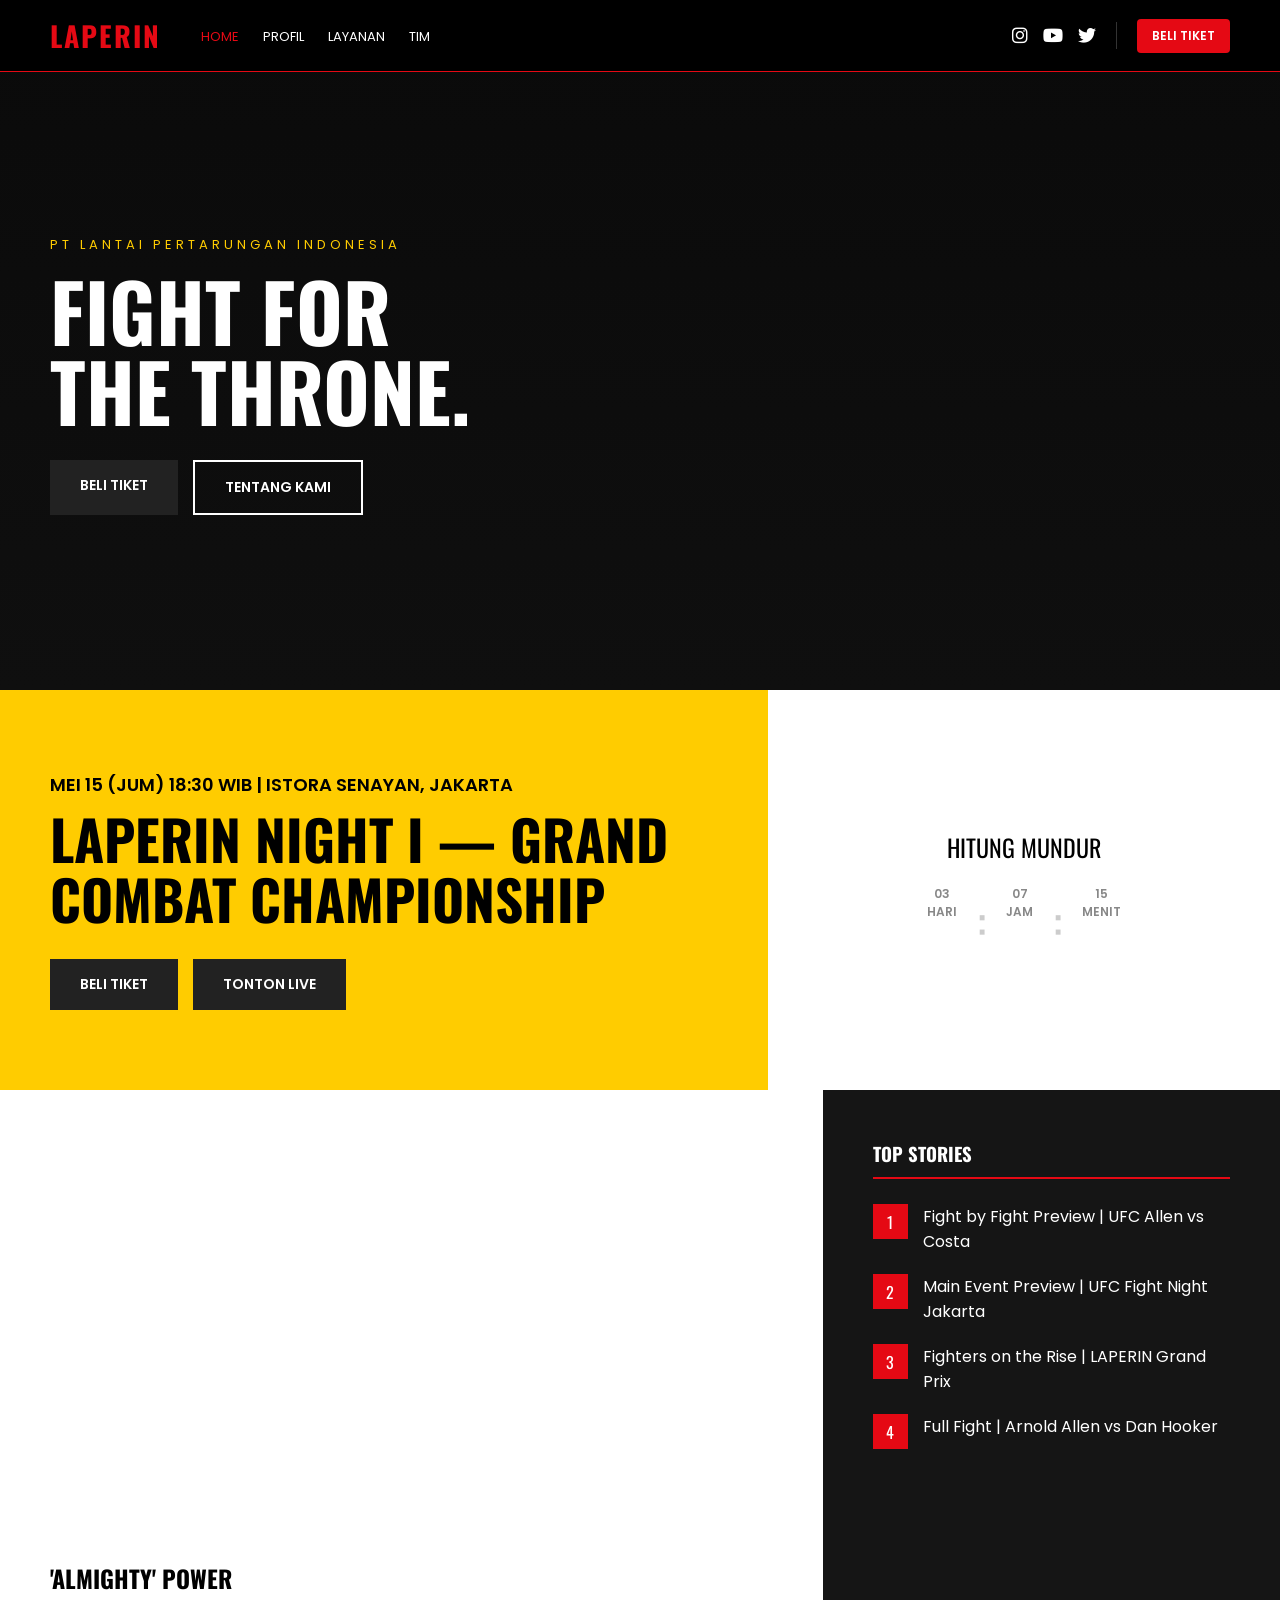
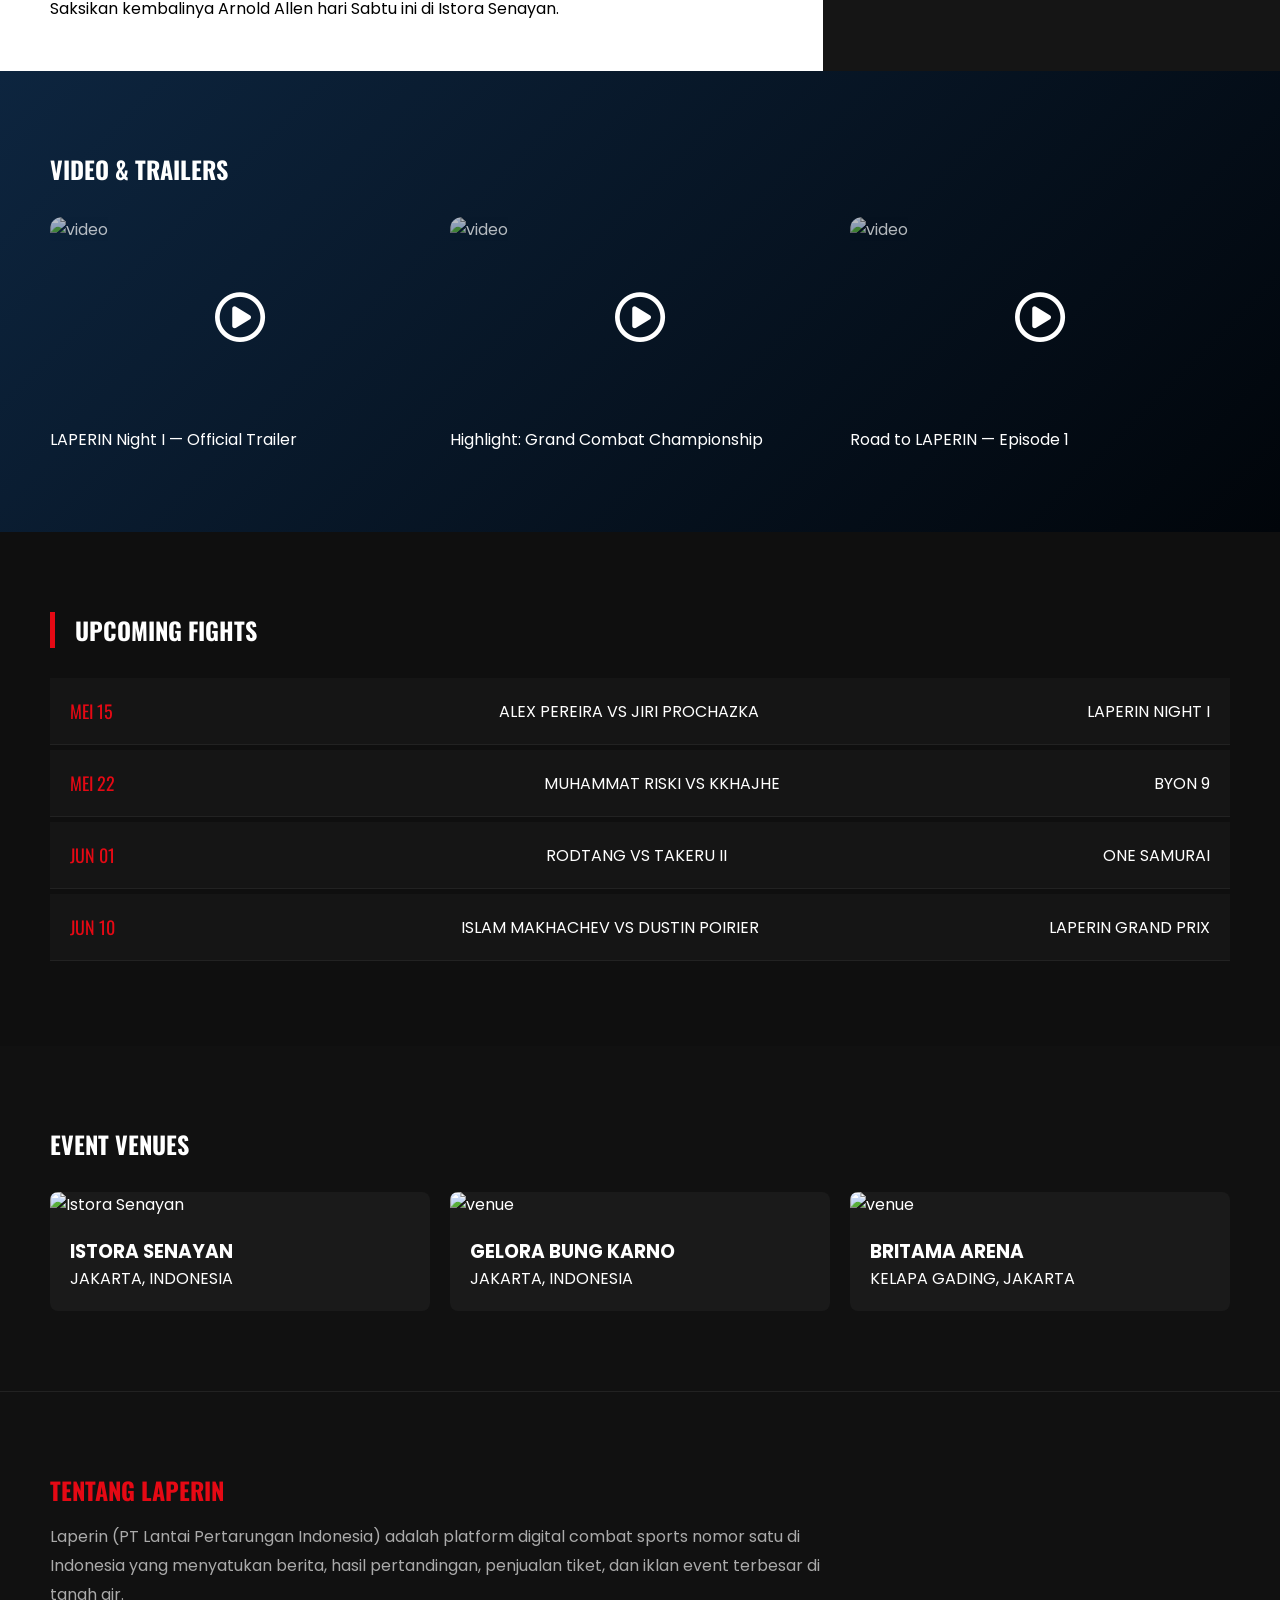
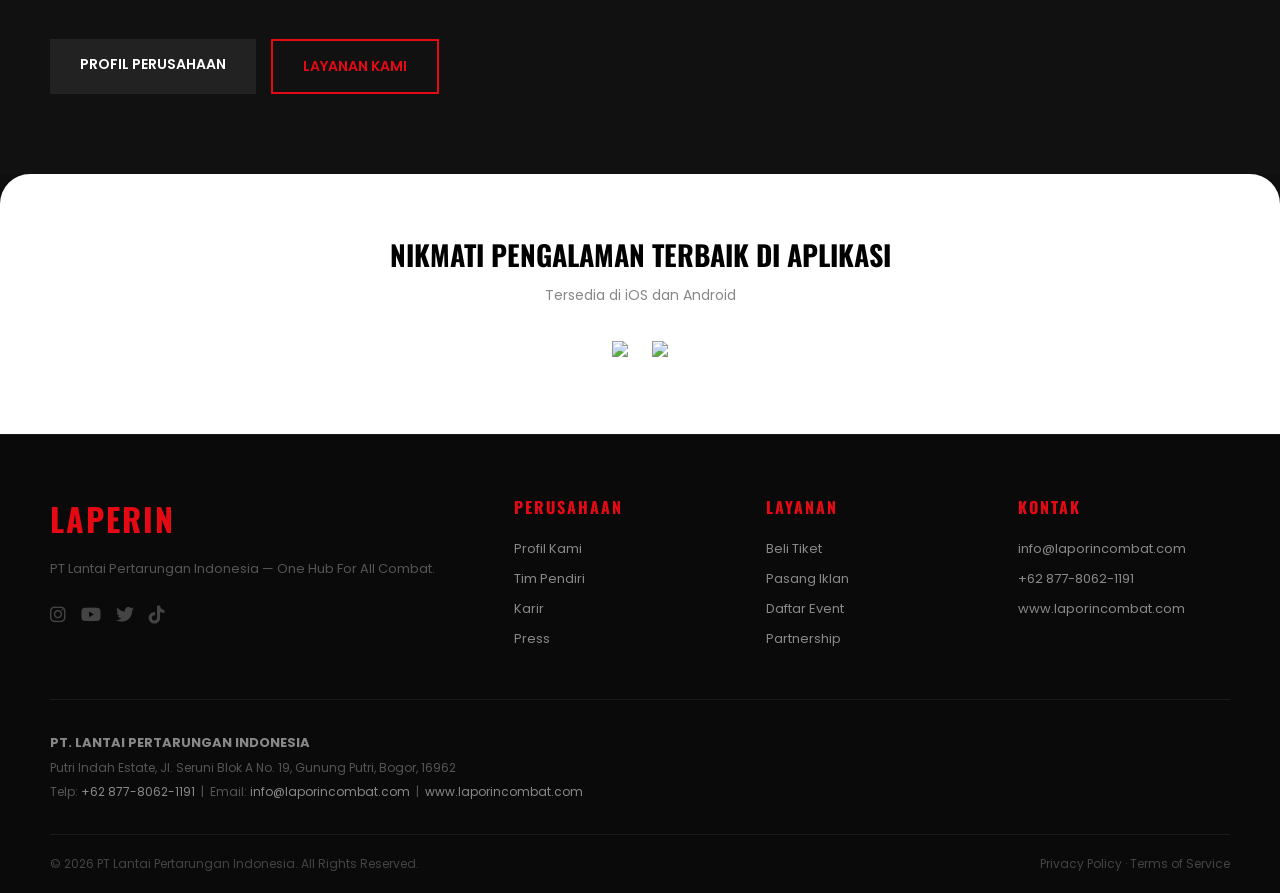
==== commit 6b703402: "Menambahkan Slogan ke Semua Page" ====
--- a/index.html
+++ b/index.html
@@ -146,7 +146,7 @@
     <div class="footer-grid">
       <div class="footer-brand">
         <span class="logo">LAPERIN</span>
-        <p>PT Lantai Pertarungan Indonesia — Platform digital combat sports terdepan di Indonesia. Satu hub untuk semua kebutuhan combat sports Anda.</p>
+        <p>PT Lantai Pertarungan Indonesia — One Hub For All Combat.</p>
         <div class="footer-socials" style="margin-top:20px;">
           <a href="#"><i class="fab fa-instagram"></i></a>
           <a href="#"><i class="fab fa-youtube"></i></a>
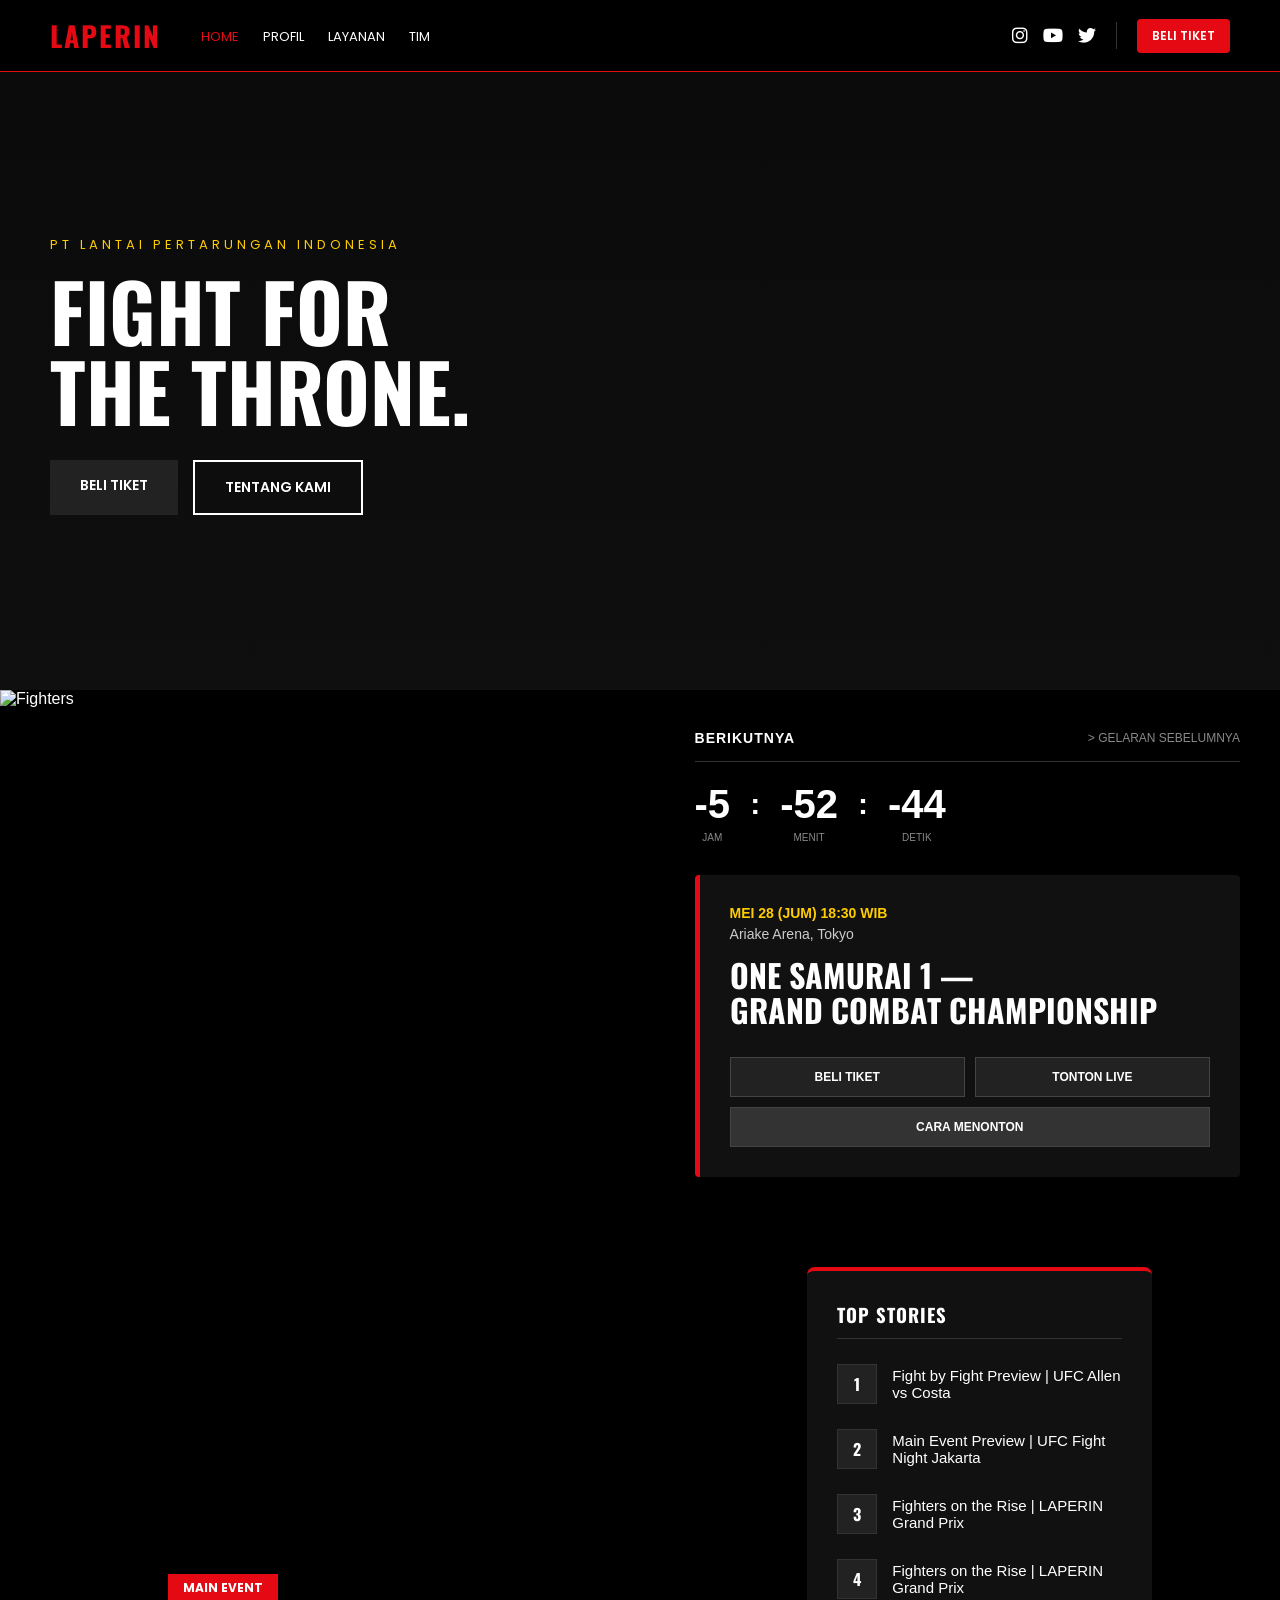
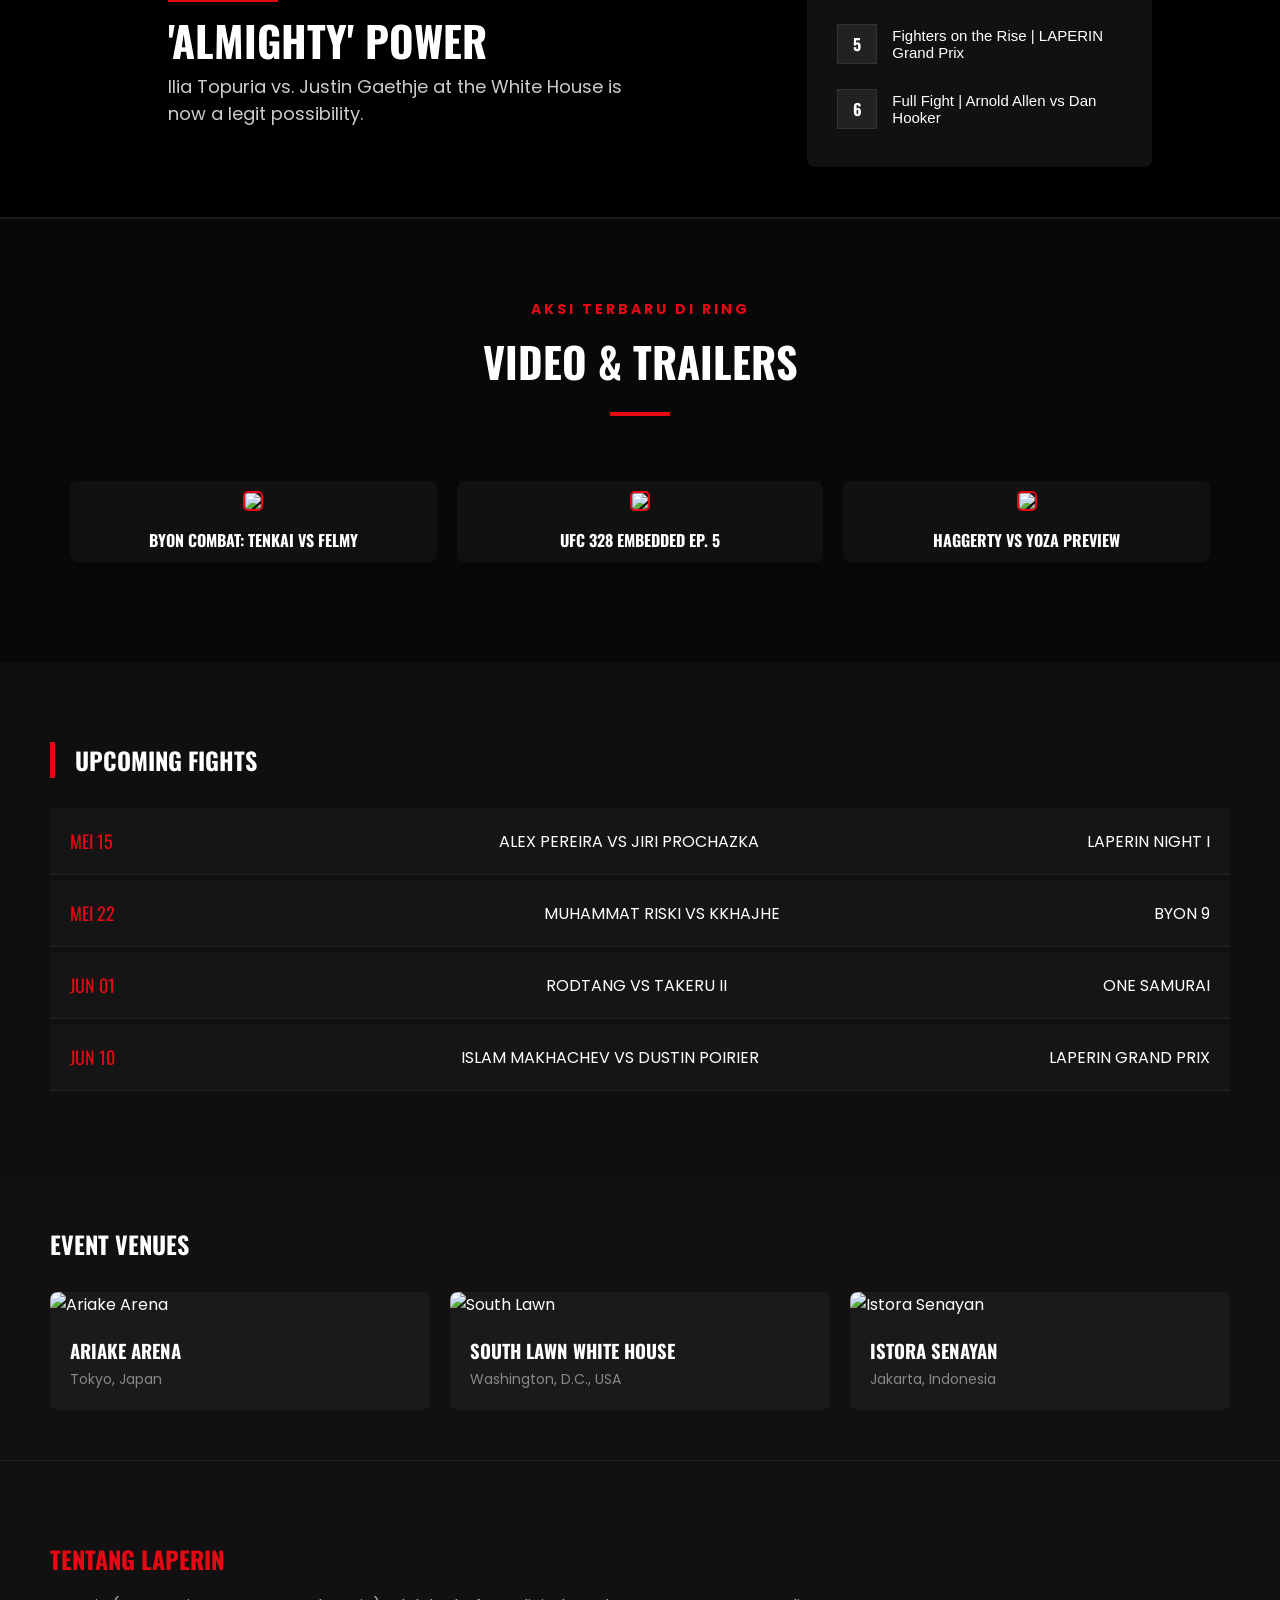
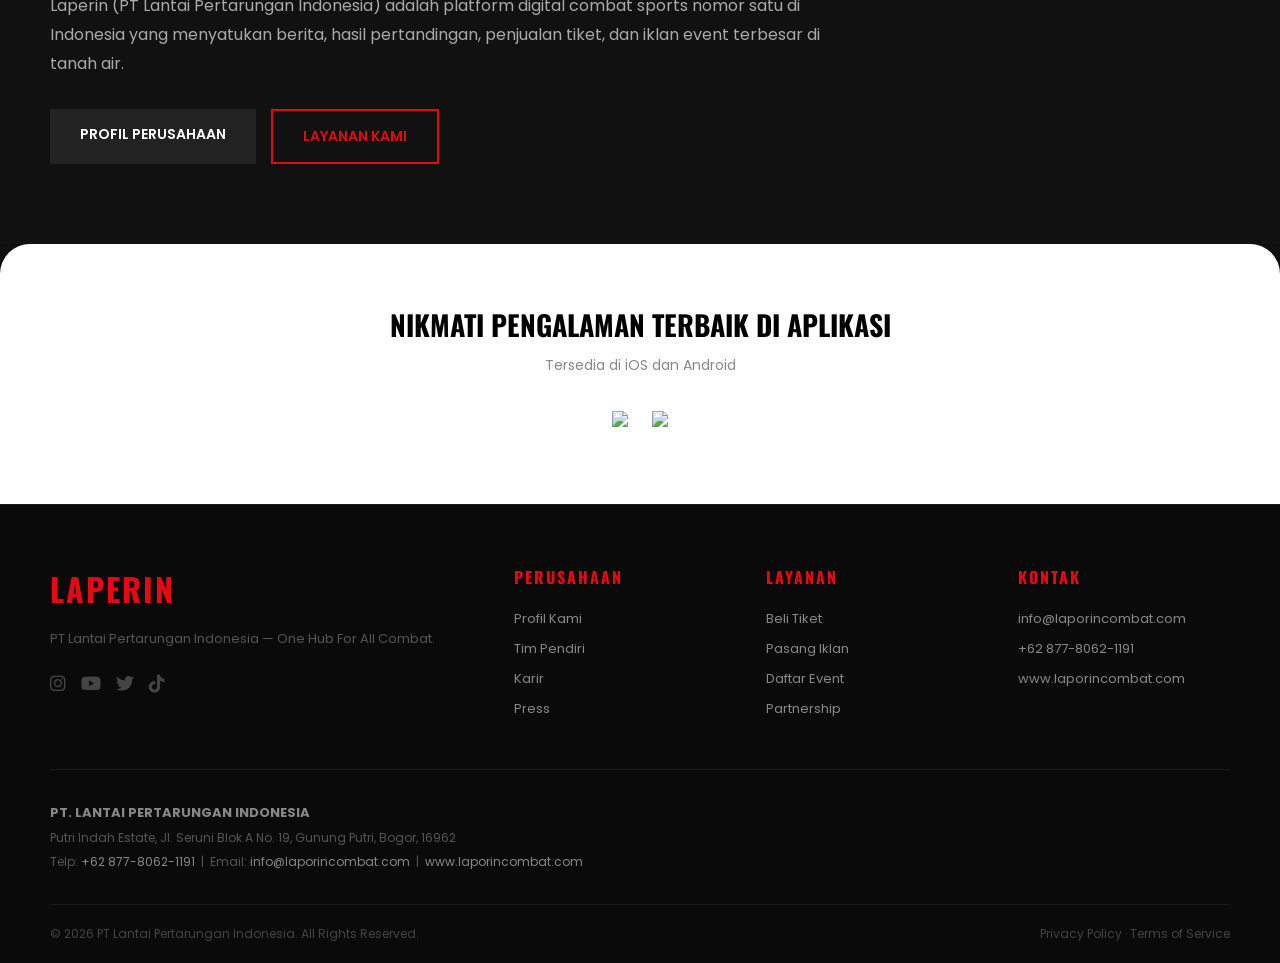
==== commit 454321e7: "mengubah index.html" ====
--- a/index.html
+++ b/index.html
@@ -1,4 +1,4 @@
-<!DOCTYPE html>
+  <!DOCTYPE html>
 <html lang="id">
 <head>
   <meta charset="UTF-8">
@@ -34,6 +34,9 @@
   <!-- HERO -->
   <header class="hero">
     <div>
+      <video autoplay muted loop playsinline style="position: absolute; top: 0; left: 0; width: 100%; height: 100%; object-fit: cover; z-index: -1;">
+      <source src="/Users/imamfahrudin/Downloads/v14044g50000d4chguvog65genqh023g.MP4" type="video/mp4">
+    </video>
       <p style="color:#ffcc00; font-size:13px; text-transform:uppercase; letter-spacing:4px; margin-bottom:15px;">PT Lantai Pertarungan Indonesia</p>
       <h1>FIGHT FOR<br>THE THRONE.</h1>
       <div style="display:flex; gap:15px; margin-top:30px;">
@@ -45,61 +48,163 @@
     </div>
   </header>
 
+
   <!-- EVENT COUNTDOWN -->
-  <section class="event-countdown">
-    <div class="event-info">
-      <p class="event-date-loc">Mei 15 (Jum) 18:30 WIB | Istora Senayan, Jakarta</p>
-      <h2 class="event-title">LAPERIN NIGHT I — GRAND COMBAT CHAMPIONSHIP</h2>
-      <div class="event-btns">
-        <a href="layanan.html" class="btn-dark">Beli Tiket</a>
-        <a href="#" class="btn-dark">Tonton Live</a>
-      </div>
-    </div>
-    <div class="countdown-timer">
-      <p class="timer-label">HITUNG MUNDUR</p>
-      <div class="timer-grid">
-        <div class="timer-unit"><span id="days">03</span><span>HARI</span></div>
-        <div style="color:#ccc;">:</div>
-        <div class="timer-unit"><span id="hours">07</span><span>JAM</span></div>
-        <div style="color:#ccc;">:</div>
-        <div class="timer-unit"><span id="mins">15</span><span>MENIT</span></div>
-      </div>
-    </div>
-  </section>
+  
+   <section class="one-style-banner" style="display: flex; background: #000; min-height: 500px; font-family: 'Arial', sans-serif;">
+    
+    <div style="flex: 1.2; position: relative; overflow: hidden;">
+        <img src="https://cdn.onefc.com/wp-content/uploads/sites/4/2025/11/260429-ONESamurai1-1800x1200px-1.jpg" alt="Fighters" style="width: 100%; height: 100%; object-fit: cover;">
+        <div style="position: absolute; top: 0; right: 0; width: 20%; height: 100%; background: linear-gradient(to right, transparent, #000);"></div>
+    </div>
+
+    <div style="flex: 1; background: #000; padding: 40px; display: flex; flex-direction: column; justify-content: flex-start; color: white;">
+        
+        <div style="display: flex; justify-content: space-between; align-items: center; border-bottom: 1px solid #333; padding-bottom: 15px; margin-bottom: 20px;">
+            <span style="text-transform: uppercase; font-weight: bold; font-size: 14px; letter-spacing: 1px;">Berikutnya</span>
+            <span style="color: #888; font-size: 12px; text-transform: uppercase; cursor: pointer;">> Gelaran Sebelumnya</span>
+        </div>
+
+        <div style="display: flex; gap: 20px; margin-bottom: 30px;">
+            <div style="text-align: center;">
+                <span id="jam" style="font-size: 40px; font-weight: bold; display: block;">60</span>
+                <span style="font-size: 10px; color: #888; text-transform: uppercase;">Jam</span>
+            </div>
+            <span style="font-size: 30px; font-weight: bold; padding-top: 5px;">:</span>
+            <div style="text-align: center;">
+                <span id="menit" style="font-size: 40px; font-weight: bold; display: block;">02</span>
+                <span style="font-size: 10px; color: #888; text-transform: uppercase;">Menit</span>
+            </div>
+            <span style="font-size: 30px; font-weight: bold; padding-top: 5px;">:</span>
+            <div style="text-align: center;">
+                <span id="detik" style="font-size: 40px; font-weight: bold; display: block;">44</span>
+                <span style="font-size: 10px; color: #888; text-transform: uppercase;">Detik</span>
+            </div>
+        </div>
+
+        <div style="background: #111; padding: 30px; border-radius: 4px; border-left: 5px solid #e50914;">
+            <p style="color: #ffcc00; font-weight: bold; font-size: 14px; margin-bottom: 5px; text-transform: uppercase;">
+                Mei 28 (Jum) 18:30 WIB
+            </p>
+            <p style="font-size: 14px; color: #ccc; margin-bottom: 15px;">Ariake Arena, Tokyo</p>
+            
+            <h2 style="font-family: 'Oswald', sans-serif; font-size: 32px; text-transform: uppercase; line-height: 1.1; margin-bottom: 30px;">
+                ONE SAMURAI 1 — <br>GRAND COMBAT CHAMPIONSHIP
+            </h2>
+
+            <div style="display: flex; flex-direction: column; gap: 10px;">
+                <div style="display: flex; gap: 10px;">
+                    <a href="#" style="flex: 1; background: #222; color: white; padding: 12px; text-align: center; text-decoration: none; font-weight: bold; font-size: 12px; text-transform: uppercase; border: 1px solid #444;">Beli Tiket</a>
+                    <a href="#" style="flex: 1; background: #222; color: white; padding: 12px; text-align: center; text-decoration: none; font-weight: bold; font-size: 12px; text-transform: uppercase; border: 1px solid #444;">Tonton Live</a>
+                </div>
+                <a href="#" style="background: #333; color: white; padding: 12px; text-align: center; text-decoration: none; font-weight: bold; font-size: 12px; text-transform: uppercase; border: 1px solid #444;">Cara Menonton</a>
+            </div>
+        </div>
+    </div>
+</section>
+
+<script>
+  const targetDate = new Date("May 28, 2026 18:30:00").getTime();
+  setInterval(function() {
+    const now = new Date().getTime();
+    const distance = targetDate - now;
+    document.getElementById("jam").innerHTML = Math.floor((distance % (1000 * 60 * 60 * 24)) / (1000 * 60 * 60));
+    document.getElementById("menit").innerHTML = Math.floor((distance % (1000 * 60 * 60)) / (1000 * 60));
+    document.getElementById("detik").innerHTML = Math.floor((distance % (1000 * 60)) / 1000);
+  }, 1000);
+</script>
 
   <!-- NEWS SPLIT -->
-  <section class="ufc-split" id="news">
-    <div class="main-story">
-      <div class="story-img"></div>
-      <h2 style="font-family:'Oswald'; text-transform:uppercase;">'Almighty' Power</h2>
-      <p>Saksikan kembalinya Arnold Allen hari Sabtu ini di Istora Senayan.</p>
-    </div>
-    <div class="sidebar">
-      <h3 style="font-family:'Oswald'; margin-bottom:25px; border-bottom:2px solid #e50914; padding-bottom:10px;">TOP STORIES</h3>
-      <div style="display:flex; margin-bottom:20px;"><div class="rank-box">1</div><p>Fight by Fight Preview | UFC Allen vs Costa</p></div>
-      <div style="display:flex; margin-bottom:20px;"><div class="rank-box">2</div><p>Main Event Preview | UFC Fight Night Jakarta</p></div>
-      <div style="display:flex; margin-bottom:20px;"><div class="rank-box">3</div><p>Fighters on the Rise | LAPERIN Grand Prix</p></div>
-      <div style="display:flex; margin-bottom:20px;"><div class="rank-box">4</div><p>Full Fight | Arnold Allen vs Dan Hooker</p></div>
-    </div>
-  </section>
+ <section class="ufc-split" id="news" style="display: flex; gap: 30px; padding: 50px 10%; background: #000; color: white;">
+    
+    <div class="main-story" style="
+        flex: 2; 
+        position: relative; 
+        height: 500px; 
+        background-image: linear-gradient(to top, rgba(0,0,0,0.9), transparent), url('https://scontent.fcgk3-4.fna.fbcdn.net/v/t39.30808-6/625326421_1512334700893783_3635356551647559461_n.jpg?_nc_cat=104&ccb=1-7&_nc_sid=127cfc&_nc_ohc=q1kQFJzcyU8Q7kNvwFEuyv0&_nc_oc=AdoynehJVIW57n7gdMtwwPS5JDZ91Tqbi1s__u2pX0CGuwFyr3HQpAwaxiv79tGw0rc&_nc_zt=23&_nc_ht=scontent.fcgk3-4.fna&_nc_gid=a4YsMXOuWkDVgmAzUItgpA&_nc_ss=7b289&oh=00_Af7C7RbuN8kND4KBgmXNj3BIWReWvU7yIdTcqhOCwJi91A&oe=6A0BF831'); 
+        background-size: cover; 
+        background-position: center; 
+        border-radius: 8px; 
+        display: flex; 
+        flex-direction: column; 
+        justify-content: flex-end; 
+        padding: 40px;
+        box-shadow: inset 0 0 100px rgba(0,0,0,0.5);">
+        
+        <span style="background: #e50914; color: white; padding: 5px 15px; font-weight: bold; width: fit-content; text-transform: uppercase; font-size: 12px; margin-bottom: 15px;">Main Event</span>
+        <h2 style="font-family:'Oswald', sans-serif; text-transform:uppercase; font-size: 42px; margin: 0; line-height: 1.1;">'Almighty' Power</h2>
+        <p style="font-size: 18px; color: #ccc; margin-top: 10px; max-width: 80%;">Ilia Topuria vs. Justin Gaethje at the White House is now a legit possibility.</p>
+    </div>
+
+    <div class="sidebar" style="flex: 1; background: #111; padding: 30px; border-radius: 8px; border-top: 4px solid #e50914;">
+        <h3 style="font-family:'Oswald', sans-serif; margin-bottom:25px; border-bottom:1px solid #333; padding-bottom:10px; text-transform: uppercase; letter-spacing: 1px;">TOP STORIES</h3>
+        
+        <a href="#" style="text-decoration: none; color: inherit; display: flex; align-items: center; margin-bottom: 25px; transition: 0.3s;" onmouseover="this.style.color='#e50914'" onmouseout="this.style.color='white'">
+            <div style="min-width: 40px; height: 40px; background: #222; display: flex; align-items: center; justify-content: center; font-weight: bold; font-family: 'Oswald'; margin-right: 15px; border: 1px solid #333;">1</div>
+            <p style="margin: 0; font-size: 15px; font-weight: 500;">Fight by Fight Preview | UFC Allen vs Costa</p>
+        </a>
+
+        <a href="#" style="text-decoration: none; color: inherit; display: flex; align-items: center; margin-bottom: 25px; transition: 0.3s;" onmouseover="this.style.color='#e50914'" onmouseout="this.style.color='white'">
+            <div style="min-width: 40px; height: 40px; background: #222; display: flex; align-items: center; justify-content: center; font-weight: bold; font-family: 'Oswald'; margin-right: 15px; border: 1px solid #333;">2</div>
+            <p style="margin: 0; font-size: 15px; font-weight: 500;">Main Event Preview | UFC Fight Night Jakarta</p>
+        </a>
+
+        <a href="#" style="text-decoration: none; color: inherit; display: flex; align-items: center; margin-bottom: 25px; transition: 0.3s;" onmouseover="this.style.color='#e50914'" onmouseout="this.style.color='white'">
+            <div style="min-width: 40px; height: 40px; background: #222; display: flex; align-items: center; justify-content: center; font-weight: bold; font-family: 'Oswald'; margin-right: 15px; border: 1px solid #333;">3</div>
+            <p style="margin: 0; font-size: 15px; font-weight: 500;">Fighters on the Rise | LAPERIN Grand Prix</p>
+        </a>
+
+         <a href="#" style="text-decoration: none; color: inherit; display: flex; align-items: center; margin-bottom: 25px; transition: 0.3s;" onmouseover="this.style.color='#e50914'" onmouseout="this.style.color='white'">
+            <div style="min-width: 40px; height: 40px; background: #222; display: flex; align-items: center; justify-content: center; font-weight: bold; font-family: 'Oswald'; margin-right: 15px; border: 1px solid #333;">4</div>
+            <p style="margin: 0; font-size: 15px; font-weight: 500;">Fighters on the Rise | LAPERIN Grand Prix</p>
+        </a>
+
+         <a href="#" style="text-decoration: none; color: inherit; display: flex; align-items: center; margin-bottom: 25px; transition: 0.3s;" onmouseover="this.style.color='#e50914'" onmouseout="this.style.color='white'">
+            <div style="min-width: 40px; height: 40px; background: #222; display: flex; align-items: center; justify-content: center; font-weight: bold; font-family: 'Oswald'; margin-right: 15px; border: 1px solid #333;">5</div>
+            <p style="margin: 0; font-size: 15px; font-weight: 500;">Fighters on the Rise | LAPERIN Grand Prix</p>
+        </a>
+
+        <a href="#" style="text-decoration: none; color: inherit; display: flex; align-items: center; transition: 0.3s;" onmouseover="this.style.color='#e50914'" onmouseout="this.style.color='white'">
+            <div style="min-width: 40px; height: 40px; background: #222; display: flex; align-items: center; justify-content: center; font-weight: bold; font-family: 'Oswald'; margin-right: 15px; border: 1px solid #333;">6</div>
+            <p style="margin: 0; font-size: 15px; font-weight: 500;">Full Fight | Arnold Allen vs Dan Hooker</p>
+        </a>
+        
+    </div>
+</section>
 
   <!-- VIDEO SECTION -->
-  <section class="video-section" id="videos">
-    <h2 style="font-family:'Oswald'; margin-bottom:30px;">VIDEO & TRAILERS</h2>
-    <div class="video-grid">
-      <div>
-        <div class="v-thumb"><img src="https://images.unsplash.com/photo-1599058917233-3580e060004f?q=80&w=500" alt="video"><i class="far fa-play-circle play-icon"></i></div>
-        <p style="margin-top:10px;">LAPERIN Night I — Official Trailer</p>
-      </div>
-      <div>
-        <div class="v-thumb"><img src="https://images.unsplash.com/photo-1544367567-0f2fcb009e0b?q=80&w=500" alt="video"><i class="far fa-play-circle play-icon"></i></div>
-        <p style="margin-top:10px;">Highlight: Grand Combat Championship</p>
-      </div>
-      <div>
-        <div class="v-thumb"><img src="https://images.unsplash.com/photo-1517438984742-1262db08379e?q=80&w=500" alt="video"><i class="far fa-play-circle play-icon"></i></div>
-        <p style="margin-top:10px;">Road to LAPERIN — Episode 1</p>
-      </div>
-    </div>
+  <section class="video-trailers-section" style="padding: 80px 50px; background: #080808; text-align: center; border-top: 2px solid #1a1a1a;">
+    <p class="section-subtitle" style="color: #e50914; text-transform: uppercase; letter-spacing: 3px; font-size: 14px; font-weight: 700; margin-bottom: 10px;">Aksi Terbaru di Ring</p>
+    <h2 class="section-title" style="font-family: 'Oswald'; font-size: 42px; color: #fff; margin: 0;">VIDEO & TRAILERS</h2>
+    <div class="title-line" style="width: 60px; height: 4px; background: #e50914; margin: 20px auto 45px;"></div>
+
+    <div class="video-container-grid" style="display: grid; grid-template-columns: repeat(auto-fit, minmax(320px, 1fr)); gap: 30px; max-width: 1200px; margin: 0 auto;">
+      
+   <div class="video-grid" style="display: grid; grid-template-columns: repeat(auto-fit, minmax(320px, 1fr)); gap: 20px; padding: 20px;">
+  
+  <div style="text-align: center; background: #111; padding: 10px; border-radius: 8px;">
+    <a href="https://www.youtube.com/watch?v=pgimOpA28H0" target="_blank">
+      <img src="https://img.youtube.com/vi/pgimOpA28H0/maxresdefault.jpg" style="width: 100%; border-radius: 5px; border: 2px solid #e50914;">
+    </a>
+    <h4 style="color: #fff; font-family: 'Oswald'; margin-top: 10px;">BYON COMBAT: TENKAI VS FELMY</h4>
+  </div>
+
+  <div style="text-align: center; background: #111; padding: 10px; border-radius: 8px;">
+    <a href="https://www.youtube.com/watch?v=35ZPjXAc5oU" target="_blank">
+      <img src="https://img.youtube.com/vi/35ZPjXAc5oU/maxresdefault.jpg" style="width: 100%; border-radius: 5px; border: 2px solid #e50914;">
+    </a>
+    <h4 style="color: #fff; font-family: 'Oswald'; margin-top: 10px;">UFC 328 EMBEDDED EP. 5</h4>
+  </div>
+
+  <div style="text-align: center; background: #111; padding: 10px; border-radius: 8px;">
+    <a href="https://www.youtube.com/watch?v=Mfszep-VYps" target="_blank">
+      <img src="https://img.youtube.com/vi/Mfszep-VYps/maxresdefault.jpg" style="width: 100%; border-radius: 5px; border: 2px solid #e50914;">
+    </a>
+    <h4 style="color: #fff; font-family: 'Oswald'; margin-top: 10px;">HAGGERTY VS YOZA PREVIEW</h4>
+  </div>
+
+</div>
+  
   </section>
 
   <!-- UPCOMING FIGHTS -->
@@ -112,14 +217,43 @@
   </section>
 
   <!-- VENUES -->
-  <section class="section" style="background:#111;">
-    <h2 style="font-family:'Oswald'; margin-bottom:30px;">EVENT VENUES</h2>
-    <div class="venue-grid">
-      <div class="venue-card"><img src="https://upload.wikimedia.org/wikipedia/commons/thumb/8/8c/Istora_Senayan_Jakarta.jpg/1200px-Istora_Senayan_Jakarta.jpg" alt="Istora Senayan"><div class="venue-info"><h3>ISTORA SENAYAN</h3><p>JAKARTA, INDONESIA</p></div></div>
-      <div class="venue-card"><img src="https://images.unsplash.com/photo-1477959858617-67f85cf4f1df?q=80&w=500" alt="venue"><div class="venue-info"><h3>GELORA BUNG KARNO</h3><p>JAKARTA, INDONESIA</p></div></div>
-      <div class="venue-card"><img src="https://images.unsplash.com/photo-1549719386-74dfcbf7dbed?q=80&w=500" alt="venue"><div class="venue-info"><h3>BRITAMA ARENA</h3><p>KELAPA GADING, JAKARTA</p></div></div>
-    </div>
-  </section>
+ <section style="padding: 50px; background: #111; color: white;">
+  <h2 style="font-family: 'Oswald', sans-serif; text-transform: uppercase; margin-bottom: 30px;">Event Venues</h2>
+  
+  <div style="display: grid; grid-template-columns: repeat(auto-fit, minmax(300px, 1fr)); gap: 20px;">
+    
+    <a href="https://www.google.com/maps/search/?api=1&query=Ariake+Arena+Tokyo" target="_blank" style="text-decoration: none; color: inherit;">
+      <div style="background: #1a1a1a; border-radius: 8px; overflow: hidden; transition: 0.3s;" onmouseover="this.style.transform='scale(1.02)'" onmouseout="this.style.transform='scale(1)'">
+        <img src="https://cdn.onefc.com/wp-content/uploads/sites/4/2025/11/260429-ONESamurai1-1800x1200px-1.jpg" alt="Ariake Arena" style="width: 100%; height: 200px; object-fit: cover;">
+        <div style="padding: 20px;">
+          <h3 style="margin: 0; font-family: 'Oswald'; text-transform: uppercase;">Ariake Arena</h3>
+          <p style="color: #888; font-size: 14px; margin-top: 5px;">Tokyo, Japan</p>
+        </div>
+      </div>
+    </a>
+
+    <a href="https://www.google.com/maps/search/?api=1&query=The+South+Lawn+of+the+White+House" target="_blank" style="text-decoration: none; color: inherit;">
+      <div style="background: #1a1a1a; border-radius: 8px; overflow: hidden; transition: 0.3s;" onmouseover="this.style.transform='scale(1.02)'" onmouseout="this.style.transform='scale(1)'">
+        <img src="https://ufc.com/images/styles/767x432_2/s3/image/2026-04/Freedom250_Microsite_FeatEvent_03.png?h=d1cb525d&itok=0Q7JJYPG" alt="South Lawn" style="width: 100%; height: 200px; object-fit: cover;">
+        <div style="padding: 20px;">
+          <h3 style="margin: 0; font-family: 'Oswald'; text-transform: uppercase;">South Lawn White House</h3>
+          <p style="color: #888; font-size: 14px; margin-top: 5px;">Washington, D.C., USA</p>
+        </div>
+      </div>
+    </a>
+
+    <a href="https://www.google.com/maps/search/?api=1&query=Istora+Senayan+Jakarta" target="_blank" style="text-decoration: none; color: inherit;">
+      <div style="background: #1a1a1a; border-radius: 8px; overflow: hidden; transition: 0.3s;" onmouseover="this.style.transform='scale(1.02)'" onmouseout="this.style.transform='scale(1)'">
+        <img src="https://byoncombat.com/wp-content/uploads/2026/04/Desktop-BYON7.jpeg" alt="Istora Senayan" style="width: 100%; height: 200px; object-fit: cover;">
+        <div style="padding: 20px;">
+          <h3 style="margin: 0; font-family: 'Oswald'; text-transform: uppercase;">Istora Senayan</h3>
+          <p style="color: #888; font-size: 14px; margin-top: 5px;">Jakarta, Indonesia</p>
+        </div>
+      </div>
+    </a>
+
+  </div>
+</section>
 
   <!-- ABOUT STRIP -->
   <section class="about-section">
